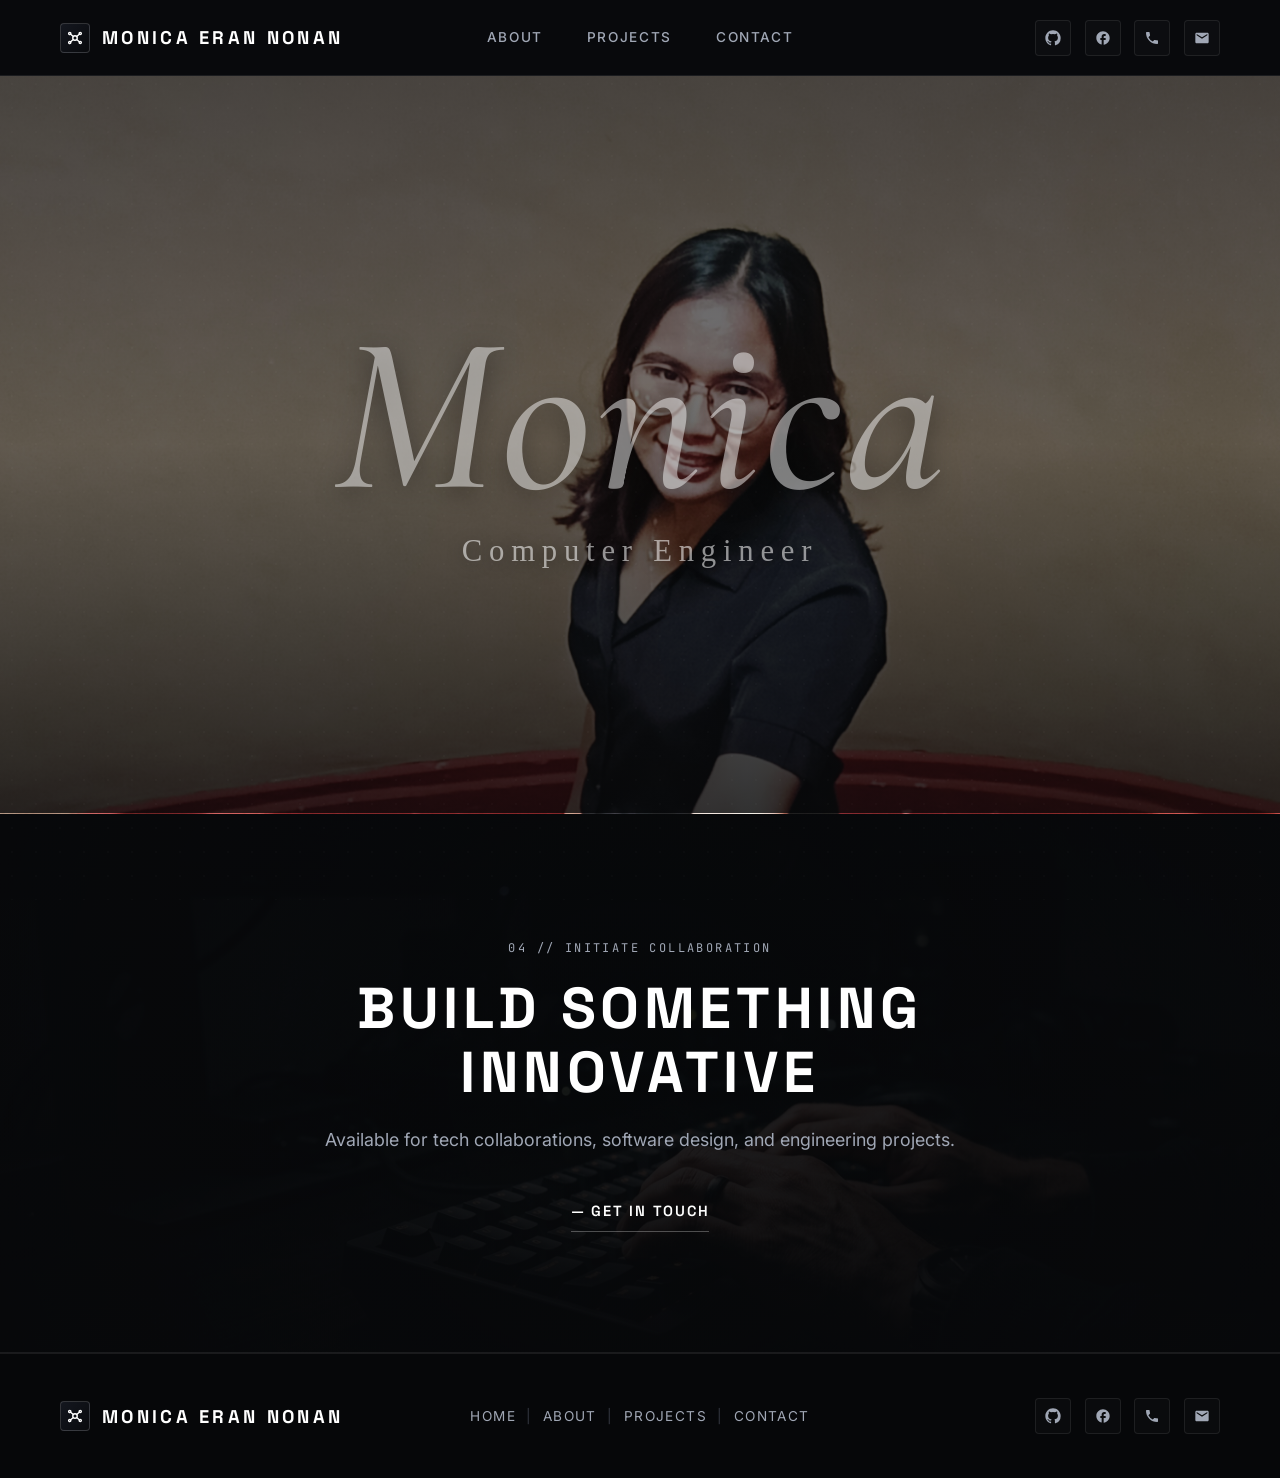
==== index.html @ d12c9176 "Initial portfolio Commit" ====
<!DOCTYPE html>
<html lang="en">
<head>
  <meta charset="UTF-8" />
  <meta name="viewport" content="width=device-width, initial-scale=1.0" />
  <title>MONICA ERAN NONAN | Computer Engineering Portfolio</title>
  <meta name="description" content="Engineering portfolio of Monica Eran Nonan, a 4th-year Computer Engineering student at ICCT Colleges focused on software design, control systems, and scalable tech solutions." />
  <!-- Google Fonts: Cormorant Garamond, Playfair Display, Space Grotesk, Inter, JetBrains Mono -->
  <link rel="preconnect" href="https://fonts.googleapis.com" />
  <link rel="preconnect" href="https://fonts.gstatic.com" crossorigin />
  <link href="https://fonts.googleapis.com/css2?family=Cormorant+Garamond:ital,wght@0,500;0,600;1,500;1,600&family=Inter:wght@400;500;600&family=JetBrains+Mono:wght@400;500&family=Playfair+Display:ital,wght@0,500;0,600;1,500;1,600&family=Space+Grotesk:wght@600;700&display=swap" rel="stylesheet" />
  <link rel="stylesheet" href="styles.css" />
</head>
<body id="home" data-active-page="home">
  <!-- Subtle Ambient Technical Grid Overlay -->
  <div class="ambient-grain" aria-hidden="true"></div>

  <!-- ========================================================================
       1. REUSABLE GLOBAL HEADER / NAVBAR (Loaded from components/header.html)
       ======================================================================== -->
  <div id="header-placeholder" data-component="components/header.html"></div>

  <main>
    <!-- ======================================================================
         2. MAIN LANDING PAGE / HERO SECTION
         Full-width moody banner featuring IMG20241122131939.jpg with dark overlay
         and centered 'Monica' / 'Computer Engineer' text overlay.
         ====================================================================== -->
    <section class="hero-section" aria-label="Monica Eran Nonan Hero Banner">
      <div class="hero-text-overlay">
        <h1 class="hero-script-title">Monica</h1>
        <p class="hero-serif-subtitle">Computer Engineer</p>
      </div>
    </section>

    <!-- ======================================================================
         3. CALL TO ACTION (CTA) / CONTACT SECTION
         Full-width moody image of hands typing on a backlit keyboard.
         Centered text overlay: 'BUILD SOMETHING INNOVATIVE', sub-heading,
         and '— Get in Touch'.
         ====================================================================== -->
    <section class="cta-section" id="contact" aria-labelledby="ctaHeading">
      <div class="container">
        <div class="cta-content-center">
          <span class="section-eyebrow">04 // INITIATE COLLABORATION</span>
          <h2 class="cta-heading" id="ctaHeading">BUILD SOMETHING INNOVATIVE</h2>
          <p class="cta-subheading">
            Available for tech collaborations, software design, and engineering projects.
          </p>
          <a href="mailto:monicaerannonan@gmail.com" class="dash-cta-link js-open-contact">— Get in Touch</a>
        </div>
      </div>
    </section>
  </main>

  <!-- ========================================================================
       4. REUSABLE GLOBAL FOOTER & MODAL (Loaded from components/footer.html)
       ======================================================================== -->
  <div id="footer-placeholder" data-component="components/footer.html"></div>

  <script src="script.js"></script>
</body>
</html>
---- styles.css ----
/* ==========================================================================
   MONICA — COMPUTER ENGINEERING PORTFOLIO
   Moody Cinematic Dark Theme | High-Contrast Architectural Precision
   ========================================================================== */

:root {
  /* Core Dark & Obsidian Surfaces */
  --bg-obsidian: #07080a;
  --bg-void: #0b0c0f;
  --bg-carbon: #101217;
  --bg-slate: #161920;
  --bg-flank: #1a1d24;
  --bg-card: #12141a;
  --bg-card-hover: #181b23;

  /* Typography Colors */
  --text-pure: #ffffff;
  --text-primary: #f3f5f8;
  --text-secondary: #a0a7b5;
  --text-muted: #687080;

  /* Accent & Hairline Borders */
  --accent-ice: #dce6f7;
  --accent-cyan: #7dd3fc;
  --border-subtle: rgba(255, 255, 255, 0.08);
  --border-medium: rgba(255, 255, 255, 0.16);
  --border-strong: rgba(255, 255, 255, 0.32);

  /* Typography Families */
  --font-display: 'Space Grotesk', -apple-system, BlinkMacSystemFont, 'Segoe UI', Roboto, sans-serif;
  --font-sans: 'Inter', -apple-system, BlinkMacSystemFont, 'Segoe UI', Roboto, sans-serif;
  --font-mono: 'JetBrains Mono', 'Fira Code', Consolas, monospace;

  /* Layout & Spacing */
  --container-max: 1240px;
  --header-height: 76px;
  --transition-smooth: cubic-bezier(0.22, 1, 0.36, 1);
}

/* Reset & Base */
*,
*::before,
*::after {
  box-sizing: border-box;
  margin: 0;
  padding: 0;
}

html {
  scroll-behavior: smooth;
  scroll-padding-top: var(--header-height);
  background-color: var(--bg-obsidian);
  color: var(--text-primary);
  font-family: var(--font-sans);
  font-size: 16px;
  line-height: 1.6;
  -webkit-font-smoothing: antialiased;
  -moz-osx-font-smoothing: grayscale;
}

body {
  background-color: var(--bg-obsidian);
  color: var(--text-primary);
  padding-top: var(--header-height);
  overflow-x: hidden;
  selection-background-color: var(--text-pure);
  selection-color: var(--bg-obsidian);
}

::selection {
  background: rgba(255, 255, 255, 0.9);
  color: #07080a;
}

a {
  color: inherit;
  text-decoration: none;
  transition: color 0.25s ease, opacity 0.25s ease, transform 0.25s ease;
}

img,
svg,
video,
canvas {
  display: block;
  max-width: 100%;
}

button {
  font: inherit;
  color: inherit;
  background: none;
  border: none;
  cursor: pointer;
}

.container {
  width: 100%;
  max-width: var(--container-max);
  margin: 0 auto;
  padding: 0 2.5rem;
}

/* Subtle Film Grain & Engineering Grid Overlay */
.ambient-grain {
  position: fixed;
  inset: 0;
  pointer-events: none;
  z-index: 999;
  opacity: 0.025;
  background-image: radial-gradient(rgba(255, 255, 255, 0.85) 1px, transparent 0);
  background-size: 24px 24px;
}

/* ==========================================================================
   1. HEADER (FIXED / FLOATING ON SCROLL)
   ========================================================================== */

.site-header {
  position: fixed;
  top: 0;
  left: 0;
  right: 0;
  width: 100%;
  height: var(--header-height);
  margin: 0 auto;
  background-color: #08090c;
  border-bottom: 1px solid var(--border-subtle);
  z-index: 1000;
  transition:
    top 0.35s var(--transition-smooth),
    width 0.35s var(--transition-smooth),
    height 0.35s var(--transition-smooth),
    background-color 0.3s ease,
    border-color 0.3s ease,
    border-radius 0.35s ease,
    box-shadow 0.35s ease;
}

.site-header.is-scrolled {
  top: 12px;
  width: calc(100% - 2.5rem);
  max-width: 1280px;
  height: 66px;
  background-color: rgba(8, 9, 12, 0.88);
  backdrop-filter: blur(14px);
  -webkit-backdrop-filter: blur(14px);
  border: 1px solid var(--border-medium);
  border-radius: 4px;
  box-shadow:
    0 20px 48px rgba(0, 0, 0, 0.85),
    0 0 0 1px rgba(255, 255, 255, 0.05);
}

.header-inner {
  height: 100%;
  display: grid;
  grid-template-columns: 1fr auto 1fr;
  align-items: center;
  gap: 1.5rem;
}

/* Brand Logo (Left) */
.brand-logo {
  display: inline-flex;
  align-items: center;
  gap: 0.75rem;
  justify-self: start;
  font-family: var(--font-display);
  font-size: 1.15rem;
  font-weight: 700;
  letter-spacing: 0.18em;
  color: var(--text-pure);
  text-transform: uppercase;
}

.brand-logo:hover .logo-node-icon {
  transform: rotate(90deg);
  border-color: var(--text-pure);
}

.logo-node-icon {
  width: 30px;
  height: 30px;
  display: inline-flex;
  align-items: center;
  justify-content: center;
  border: 1px solid var(--border-medium);
  background: linear-gradient(135deg, #14171f 0%, #090a0d 100%);
  border-radius: 4px;
  transition: transform 0.45s var(--transition-smooth), border-color 0.3s ease;
}

.logo-node-icon svg {
  width: 18px;
  height: 18px;
  stroke: var(--text-pure);
}

/* Center Navigation Links */
.header-nav {
  display: flex;
  align-items: center;
  gap: 2.75rem;
  justify-self: center;
}

.nav-link {
  position: relative;
  font-family: var(--font-sans);
  font-size: 0.85rem;
  font-weight: 500;
  letter-spacing: 0.12em;
  text-transform: uppercase;
  color: var(--text-secondary);
  padding: 0.35rem 0;
  transition: color 0.25s ease;
}

.nav-link::after {
  content: '';
  position: absolute;
  left: 0;
  bottom: -2px;
  width: 100%;
  height: 1px;
  background-color: var(--text-pure);
  transform: scaleX(0);
  transform-origin: right;
  transition: transform 0.3s var(--transition-smooth);
}

.nav-link:hover,
.nav-link.is-active {
  color: var(--text-pure);
}

.nav-link:hover::after,
.nav-link.is-active::after {
  transform: scaleX(1);
  transform-origin: left;
}

/* Right Social Icons */
.social-links {
  display: flex;
  align-items: center;
  gap: 0.85rem;
  justify-self: end;
}

.social-icon-link {
  width: 36px;
  height: 36px;
  display: inline-flex;
  align-items: center;
  justify-content: center;
  border: 1px solid var(--border-subtle);
  border-radius: 4px;
  background-color: rgba(255, 255, 255, 0.02);
  color: var(--text-secondary);
  transition: color 0.25s ease, border-color 0.25s ease, background-color 0.25s ease, transform 0.25s ease;
}

.social-icon-link:hover {
  color: var(--text-pure);
  border-color: var(--border-strong);
  background-color: rgba(255, 255, 255, 0.06);
  transform: translateY(-2px);
}

.social-icon-link svg {
  width: 16px;
  height: 16px;
  fill: currentColor;
}

/* ==========================================================================
   2. HERO SECTION
   Full-width background (IMG20241122131939.jpg) with dark semi-transparent
   overlay and large elegant 'Monica' + 'Computer Engineer' text overlay
   ========================================================================== */

.hero-section {
  position: relative;
  min-height: 82vh;
  display: flex;
  align-items: center;
  justify-content: center;
  text-align: center;
  background-color: var(--bg-void);
  background-image:
    linear-gradient(180deg, rgba(7, 8, 10, 0.68) 0%, rgba(7, 8, 10, 0.52) 50%, rgba(7, 8, 10, 0.82) 100%),
    url('assets/IMG20241122131939.jpg');
  background-size: cover;
  background-position: center 30%;
  background-repeat: no-repeat;
  padding: 5rem 1.5rem;
  border-bottom: 1px solid var(--border-subtle);
  overflow: hidden;
}

.hero-text-overlay {
  position: relative;
  z-index: 2;
  width: 100%;
  display: flex;
  flex-direction: column;
  align-items: center;
  justify-content: center;
  text-align: center;
  pointer-events: none;
}

.hero-script-title {
  font-family: 'Cormorant Garamond', 'Playfair Display', 'Didot', 'Bodoni MT', Georgia, serif;
  font-style: italic;
  font-size: clamp(7.5rem, 17.5vw, 15rem);
  font-weight: 500;
  letter-spacing: 0.02em;
  line-height: 0.92;
  color: rgba(255, 255, 255, 0.48);
  margin: 0 0 0.45rem 0;
  text-shadow: 0 6px 28px rgba(0, 0, 0, 0.38);
}

.hero-serif-subtitle {
  font-family: 'Times New Roman', Times, Georgia, serif;
  font-size: clamp(1.35rem, 2.4vw, 2.15rem);
  font-weight: 400;
  letter-spacing: 0.22em;
  color: rgba(255, 255, 255, 0.55);
  margin: 0;
  text-shadow: 0 3px 16px rgba(0, 0, 0, 0.4);
}

/* ==========================================================================
   AUTOCAD TECHNICAL DASHBOARD SECTION (projects.html)
   Retains the exact spiral staircase background (IMG20241122131939.jpg) with
   heavy dark semi-transparent overlay (85%-90% black opacity) and centered UI
   ========================================================================== */

.cad-showcase-section {
  position: relative;
  background-color: var(--bg-void);
  background-image:
    linear-gradient(180deg, rgba(7, 8, 10, 0.89) 0%, rgba(7, 8, 10, 0.85) 50%, rgba(7, 8, 10, 0.90) 100%),
    url('assets/IMG20241122131939.jpg');
  background-size: cover;
  background-position: center 30%;
  background-repeat: no-repeat;
  padding: 4.5rem 0 5.25rem;
  border-bottom: 1px solid var(--border-subtle);
  overflow: hidden;
}

/* Centered Single-Panel Layout for Main AutoCAD Dashboard */
.hero-horizontal-layout {
  display: block;
  max-width: 1040px;
  margin: 0 auto;
  min-height: 440px;
}

/* Center Dynamic Video / Sleek Software Interface Frame */
.hero-center-showcase {
  position: relative;
  width: 100%;
  background-color: rgba(11, 13, 18, 0.72);
  backdrop-filter: blur(4px);
  -webkit-backdrop-filter: blur(4px);
  border: 1px solid var(--border-subtle);
  border-radius: 2px;
  box-shadow: 0 28px 64px rgba(0, 0, 0, 0.75);
  display: flex;
  flex-direction: column;
  overflow: hidden;
}

/* Sleek Software Window Top Bar */
.showcase-window-bar {
  height: 40px;
  background-color: rgba(15, 18, 24, 0.75);
  border-bottom: 1px solid var(--border-subtle);
  padding: 0 1.25rem;
  display: flex;
  align-items: center;
  justify-content: space-between;
  gap: 1rem;
}

.window-dots {
  display: flex;
  align-items: center;
  gap: 6px;
}

.window-dots span {
  width: 9px;
  height: 9px;
  border-radius: 50%;
  background-color: rgba(255, 255, 255, 0.18);
  border: 1px solid rgba(255, 255, 255, 0.28);
}

.window-dots span:first-child {
  background-color: #f3f5f8;
}

.window-title-tabs {
  display: flex;
  align-items: center;
  gap: 0.75rem;
}

.scene-tab {
  font-family: var(--font-mono);
  font-size: 0.7rem;
  letter-spacing: 0.08em;
  text-transform: uppercase;
  color: var(--text-muted);
  padding: 0.28rem 0.5rem;
  background: transparent;
  border: none;
  transition: color 0.2s ease;
}

.scene-tab:hover {
  color: var(--text-secondary);
}

.scene-tab.is-active {
  color: var(--text-pure);
  font-weight: 600;
}

.window-status-badge {
  display: inline-flex;
  align-items: center;
  gap: 0.45rem;
  font-family: var(--font-mono);
  font-size: 0.68rem;
  letter-spacing: 0.1em;
  color: var(--text-secondary);
}

.live-dot {
  width: 7px;
  height: 7px;
  border-radius: 50%;
  background-color: #ffffff;
  box-shadow: 0 0 8px rgba(255, 255, 255, 0.9);
  animation: pulseDot 2s infinite ease-in-out;
}

@keyframes pulseDot {
  0%, 100% { opacity: 1; transform: scale(1); }
  50% { opacity: 0.35; transform: scale(0.85); }
}

/* Main Dynamic Video / Canvas Stage */
.showcase-viewport {
  position: relative;
  flex: 1;
  min-height: 380px;
  background-color: rgba(9, 11, 14, 0.28);
  display: flex;
  align-items: stretch;
  overflow: hidden;
}

.hero-embedded-video {
  position: absolute;
  inset: 0;
  width: 100%;
  height: 100%;
  object-fit: cover;
  opacity: 0;
  pointer-events: none;
}

.hero-simulation-canvas {
  position: relative;
  z-index: 1;
  width: 100%;
  height: 100%;
  min-height: 380px;
  display: block;
}

/* Overlay HUD inside Center Showcase — Seamless text without solid rectangular boxes */
.showcase-hud-overlay {
  position: absolute;
  inset: 0;
  z-index: 2;
  pointer-events: none;
  padding: 1.5rem 2rem;
  display: flex;
  flex-direction: column;
  justify-content: space-between;
}

.hud-top-row {
  display: flex;
  justify-content: space-between;
  align-items: flex-start;
  gap: 1rem;
}

.hud-identity-block {
  background: transparent;
  border: none;
  padding: 0;
  max-width: 460px;
}

.hud-kicker {
  font-family: var(--font-mono);
  font-size: 0.68rem;
  letter-spacing: 0.16em;
  text-transform: uppercase;
  color: var(--text-secondary);
  margin-bottom: 0.3rem;
}

.hud-headline {
  font-family: var(--font-display);
  font-size: 1.15rem;
  font-weight: 700;
  letter-spacing: 0.08em;
  text-transform: uppercase;
  color: var(--text-pure);
}

.hud-telemetry-pills {
  display: flex;
  flex-direction: column;
  align-items: flex-end;
  gap: 0.3rem;
}

.telemetry-pill {
  font-family: var(--font-mono);
  font-size: 0.7rem;
  letter-spacing: 0.1em;
  padding: 0;
  background: transparent;
  border: none;
  color: var(--text-secondary);
}

.telemetry-pill strong {
  color: var(--text-pure);
  font-weight: 600;
}

.hud-bottom-controls {
  pointer-events: auto;
  display: flex;
  align-items: center;
  justify-content: space-between;
  gap: 1.25rem;
  background: transparent;
  border: none;
  padding: 0.25rem 0 0;
}

.video-control-btn {
  display: inline-flex;
  align-items: center;
  gap: 0.5rem;
  font-family: var(--font-mono);
  font-size: 0.7rem;
  letter-spacing: 0.12em;
  text-transform: uppercase;
  color: var(--text-pure);
  padding: 0.15rem 0;
  border: none;
  background: transparent;
  transition: opacity 0.2s ease;
}

.video-control-btn:hover {
  opacity: 0.75;
}

.video-timeline-bar {
  flex: 1;
  height: 2px;
  background: rgba(255, 255, 255, 0.16);
  position: relative;
  overflow: hidden;
}

.video-timeline-progress {
  position: absolute;
  left: 0;
  top: 0;
  bottom: 0;
  width: 35%;
  background: var(--text-pure);
  transition: width 0.2s linear;
}

.hud-scene-caption {
  font-family: var(--font-mono);
  font-size: 0.68rem;
  letter-spacing: 0.08em;
  color: var(--text-secondary);
}

/* ==========================================================================
   SHARED DASH-LINK CALL TO ACTION STYLE ("— About Me", "— View All Projects", etc.)
   ========================================================================== */

.dash-cta-link {
  display: inline-flex;
  align-items: center;
  gap: 0.4rem;
  font-family: var(--font-display);
  font-size: 0.92rem;
  font-weight: 600;
  letter-spacing: 0.12em;
  text-transform: uppercase;
  color: var(--text-pure);
  padding: 0.5rem 0;
  border-bottom: 1px solid rgba(255, 255, 255, 0.28);
  transition: letter-spacing 0.3s var(--transition-smooth), border-color 0.3s ease, color 0.3s ease;
}

.dash-cta-link:hover {
  letter-spacing: 0.18em;
  border-bottom-color: var(--text-pure);
}

/* ==========================================================================
   3. ABOUT SECTION
   Full-width, auto-playing, looping video of a black-and-white breadboard
   circuit featuring integrated circuits and a 7-segment digital display
   counting numbers, with a dark semi-transparent overlay.
   ========================================================================== */

.about-section {
  position: relative;
  min-height: 600px;
  display: flex;
  align-items: center;
  padding: 7.5rem 0;
  background-color: #08090c;
  border-bottom: 1px solid var(--border-subtle);
  overflow: hidden;
}

.about-video-bg {
  position: absolute;
  inset: 0;
  width: 100%;
  height: 100%;
  z-index: 0;
  overflow: hidden;
  pointer-events: none;
  background-color: #08090c;
  background-image: url('assets/breadboard-bw.png');
  background-size: cover;
  background-position: center;
}

.about-bg-video {
  position: absolute;
  inset: 0;
  width: 100%;
  height: 100%;
  object-fit: cover;
  z-index: 1;
  filter: grayscale(100%) contrast(1.1);
}

.about-bg-canvas {
  position: absolute;
  inset: 0;
  width: 100%;
  height: 100%;
  z-index: 1;
  display: block;
}

/* Dark Semi-Transparent Overlay (Dark Tint) over the video for high text legibility */
.about-dark-overlay {
  position: absolute;
  inset: 0;
  z-index: 2;
  background:
    linear-gradient(
      90deg,
      rgba(7, 8, 10, 0.90) 0%,
      rgba(7, 8, 10, 0.78) 46%,
      rgba(7, 8, 10, 0.42) 78%,
      rgba(7, 8, 10, 0.62) 100%
    ),
    linear-gradient(
      180deg,
      rgba(7, 8, 10, 0.72) 0%,
      rgba(7, 8, 10, 0.28) 50%,
      rgba(7, 8, 10, 0.80) 100%
    );
}

.about-split-layout {
  position: relative;
  z-index: 3;
  display: grid;
  grid-template-columns: minmax(280px, 380px) 1fr;
  gap: 4.25rem;
  align-items: center;
}

.about-profile-column {
  display: flex;
  justify-content: center;
}

.about-profile-frame {
  position: relative;
  width: 100%;
  max-width: 360px;
  padding: 0.65rem;
  background: rgba(12, 14, 19, 0.78);
  border: 1px solid rgba(255, 255, 255, 0.28);
  border-radius: 2px;
  box-shadow:
    0 26px 58px rgba(0, 0, 0, 0.85),
    0 0 0 1px rgba(255, 255, 255, 0.06);
  backdrop-filter: blur(6px);
  -webkit-backdrop-filter: blur(6px);
  transition: transform 0.4s var(--transition-smooth), border-color 0.35s ease, box-shadow 0.4s ease;
}

/* Subtle offset technical frame accent behind the floating image */
.about-profile-frame::before {
  content: '';
  position: absolute;
  top: 12px;
  left: -12px;
  right: 12px;
  bottom: -12px;
  border: 1px solid rgba(255, 255, 255, 0.14);
  z-index: -1;
  pointer-events: none;
  transition: transform 0.4s var(--transition-smooth), border-color 0.35s ease;
}

.about-profile-frame:hover {
  transform: translateY(-6px);
  border-color: rgba(255, 255, 255, 0.55);
  box-shadow:
    0 32px 68px rgba(0, 0, 0, 0.92),
    0 0 24px rgba(255, 255, 255, 0.06);
}

.about-profile-frame:hover::before {
  transform: translate(-3px, 3px);
  border-color: rgba(255, 255, 255, 0.28);
}

.about-profile-img {
  width: 100%;
  aspect-ratio: 1 / 1;
  object-fit: cover;
  object-position: center;
  display: block;
  border: 1px solid rgba(255, 255, 255, 0.12);
}

.about-content-left {
  position: relative;
  z-index: 3;
  max-width: 650px;
  text-align: left;
}

@media (max-width: 900px) {
  .about-split-layout {
    grid-template-columns: 1fr;
    gap: 2.75rem;
  }

  .about-profile-frame {
    max-width: 310px;
  }
}

.section-eyebrow {
  display: inline-block;
  font-family: var(--font-mono);
  font-size: 0.75rem;
  letter-spacing: 0.2em;
  text-transform: uppercase;
  color: var(--text-secondary);
  margin-bottom: 1.1rem;
}

.about-heading {
  font-family: var(--font-display);
  font-size: clamp(2.2rem, 4.2vw, 3.35rem);
  font-weight: 700;
  line-height: 1.1;
  letter-spacing: 0.06em;
  text-transform: uppercase;
  color: var(--text-pure);
  margin-bottom: 1.5rem;
}

.about-paragraph {
  font-size: 1.08rem;
  line-height: 1.78;
  color: rgba(255, 255, 255, 0.92);
  margin-bottom: 2.35rem;
  max-width: 60ch;
}

/* ==========================================================================
   4. PORTFOLIO / PROJECTS SECTION
   Retains the spiral staircase background (IMG20241122131939.jpg) with
   dark semi-transparent overlay behind the 3-column project grid.
   ========================================================================== */

.projects-section {
  position: relative;
  background-color: var(--bg-obsidian);
  background-image:
    linear-gradient(180deg, rgba(7, 8, 10, 0.86) 0%, rgba(7, 8, 10, 0.78) 50%, rgba(7, 8, 10, 0.90) 100%),
    url('assets/IMG20241122131939.jpg');
  background-size: cover;
  background-position: center 30%;
  background-repeat: no-repeat;
  padding: 6.5rem 0;
  border-bottom: 1px solid var(--border-subtle);
}

.projects-section .section-eyebrow {
  margin-bottom: 2.25rem;
}

.projects-grid {
  display: grid;
  grid-template-columns: repeat(3, 1fr);
  gap: 2.5rem 2.25rem;
}

.project-card {
  display: flex;
  flex-direction: column;
  background-color: transparent;
  cursor: pointer;
  transition: transform 0.35s var(--transition-smooth);
}

.project-card:hover {
  transform: translateY(-6px);
}

.project-thumbnail {
  position: relative;
  aspect-ratio: 16 / 10;
  background: linear-gradient(145deg, rgba(21, 24, 33, 0.82) 0%, rgba(13, 15, 20, 0.88) 100%);
  backdrop-filter: blur(4px);
  -webkit-backdrop-filter: blur(4px);
  border: 1px solid var(--border-subtle);
  border-radius: 2px;
  margin-bottom: 1.35rem;
  overflow: hidden;
  display: flex;
  align-items: center;
  justify-content: center;
  transition: border-color 0.35s ease, box-shadow 0.35s ease;
}

.project-card:hover .project-thumbnail {
  border-color: var(--border-strong);
  box-shadow: 0 20px 44px rgba(0, 0, 0, 0.7);
}

.project-diagram-svg {
  position: relative;
  z-index: 1;
  width: 100%;
  height: 100%;
  padding: 1.15rem;
  transition: transform 0.5s var(--transition-smooth);
}

.project-diagram-svg--overlay {
  position: absolute;
  inset: 0;
  z-index: 2;
}

.project-card:hover .project-diagram-svg {
  transform: scale(1.03);
}

.project-photo-img {
  width: 100%;
  height: 100%;
  object-fit: cover;
  object-position: center;
  filter: grayscale(100%) contrast(1.12) brightness(0.92);
  transition: transform 0.5s var(--transition-smooth), filter 0.35s ease;
}

.project-card:hover .project-photo-img {
  transform: scale(1.04);
  filter: grayscale(100%) contrast(1.18) brightness(1);
}

.project-photo-img--dimmed {
  opacity: 0.35;
  filter: grayscale(100%) contrast(1.2);
}

.project-card:hover .project-photo-img--dimmed {
  opacity: 0.48;
  filter: grayscale(100%) contrast(1.25);
}

.project-tag-corner {
  position: absolute;
  top: 0.75rem;
  right: 0.75rem;
  z-index: 3;
  font-family: var(--font-mono);
  font-size: 0.65rem;
  letter-spacing: 0.14em;
  text-transform: uppercase;
  padding: 0.22rem 0.58rem;
  background: rgba(8, 9, 12, 0.86);
  border: 1px solid var(--border-subtle);
  color: var(--text-secondary);
  backdrop-filter: blur(4px);
}

.project-title {
  font-family: var(--font-display);
  font-size: 1.2rem;
  font-weight: 700;
  letter-spacing: 0.08em;
  text-transform: uppercase;
  color: var(--text-pure);
  margin-bottom: 0.35rem;
}

.project-subcategory {
  font-family: var(--font-sans);
  font-size: 0.92rem;
  color: var(--text-secondary);
  line-height: 1.5;
}

.projects-footer {
  margin-top: 3.75rem;
  text-align: center;
}

/* ==========================================================================
   5. EXPERIENCE & LEADERSHIP SECTION
   ========================================================================== */

.expertise-section {
  position: relative;
  min-height: 580px;
  display: flex;
  align-items: center;
  padding: 7rem 0;
  background-color: #0b0d12;
  background-image:
    linear-gradient(90deg, rgba(7, 8, 10, 0.95) 0%, rgba(7, 8, 10, 0.85) 55%, rgba(7, 8, 10, 0.5) 100%),
    linear-gradient(180deg, rgba(7, 8, 10, 0.85) 0%, rgba(7, 8, 10, 0.35) 50%, rgba(7, 8, 10, 0.9) 100%),
    url('assets/expertise-bg.png');
  background-size: cover;
  background-position: center;
  border-bottom: 1px solid var(--border-subtle);
  overflow: hidden;
}

/* Subtle Microcontroller / Blueprint Draft Schematic Overlay */
.expertise-section::before {
  content: '';
  position: absolute;
  inset: 0;
  background-image:
    linear-gradient(to right, rgba(255, 255, 255, 0.03) 1px, transparent 1px),
    linear-gradient(to bottom, rgba(255, 255, 255, 0.03) 1px, transparent 1px);
  background-size: 40px 40px;
  pointer-events: none;
}

.expertise-content-left {
  position: relative;
  z-index: 2;
  max-width: 780px;
  text-align: left;
}

.expertise-list {
  position: relative;
  list-style: none;
  display: flex;
  flex-direction: column;
  gap: 2.1rem;
  border-left: 1px solid rgba(255, 255, 255, 0.18);
}

.expertise-item {
  position: relative;
  margin-left: -1px;
  padding-left: 1.25rem;
  border-left: 2px solid var(--border-medium);
  transition: border-color 0.3s ease, transform 0.3s var(--transition-smooth);
}

.expertise-item:hover {
  border-left-color: var(--text-pure);
  transform: translateX(6px);
}

.expertise-title {
  font-family: var(--font-display);
  font-size: 1.25rem;
  font-weight: 700;
  letter-spacing: 0.05em;
  color: var(--text-pure);
  margin-bottom: 0.3rem;
}

.expertise-desc {
  font-size: 1rem;
  color: var(--text-secondary);
  line-height: 1.6;
}

/* ==========================================================================
   6. TESTIMONIALS / REFERENCES SECTION
   ========================================================================== */

.testimonials-section {
  position: relative;
  background-color: var(--bg-obsidian);
  padding: 6.75rem 0;
  border-bottom: 1px solid var(--border-subtle);
}

.testimonials-heading {
  font-family: var(--font-display);
  font-size: clamp(1.75rem, 3vw, 2.35rem);
  font-weight: 700;
  letter-spacing: 0.1em;
  text-transform: uppercase;
  color: var(--text-pure);
  text-align: center;
  margin-bottom: 4rem;
}

.testimonials-grid {
  display: grid;
  grid-template-columns: repeat(3, 1fr);
  gap: 2.25rem;
}

.testimonial-card {
  background: linear-gradient(180deg, #12141b 0%, #0c0e13 100%);
  border: 1px solid var(--border-subtle);
  border-radius: 2px;
  padding: 2.5rem 2rem;
  display: flex;
  flex-direction: column;
  align-items: center;
  text-align: center;
  transition: border-color 0.3s ease, transform 0.3s var(--transition-smooth);
}

.testimonial-card:hover {
  border-color: var(--border-medium);
  transform: translateY(-4px);
}

.testimonial-avatar {
  width: 68px;
  height: 68px;
  border-radius: 50%;
  border: 1px solid var(--border-medium);
  background-color: #191c24;
  margin-bottom: 1.5rem;
  overflow: hidden;
  display: flex;
  align-items: center;
  justify-content: center;
  box-shadow: 0 8px 24px rgba(0, 0, 0, 0.5);
}

.testimonial-avatar svg {
  width: 100%;
  height: 100%;
}

.testimonial-quote {
  font-size: 0.98rem;
  line-height: 1.75;
  color: var(--text-secondary);
  font-style: italic;
  margin-bottom: 1.75rem;
  flex: 1;
}

.testimonial-author {
  font-family: var(--font-display);
  font-size: 0.85rem;
  font-weight: 600;
  letter-spacing: 0.06em;
  color: var(--text-pure);
}

/* ==========================================================================
   7. CALL TO ACTION (CTA) SECTION
   ========================================================================== */

.cta-section {
  position: relative;
  min-height: 480px;
  display: flex;
  align-items: center;
  justify-content: center;
  padding: 7.5rem 0;
  background-color: #08090c;
  background-image:
    radial-gradient(circle at 50% 50%, rgba(7, 8, 10, 0.68) 0%, rgba(7, 8, 10, 0.94) 100%),
    linear-gradient(180deg, rgba(7, 8, 10, 0.85) 0%, rgba(7, 8, 10, 0.55) 50%, rgba(7, 8, 10, 0.92) 100%),
    url('assets/cta-bg.png');
  background-size: cover;
  background-position: center;
  border-bottom: 1px solid var(--border-subtle);
  text-align: center;
  overflow: hidden;
}

.cta-content-center {
  position: relative;
  z-index: 2;
  max-width: 760px;
  margin: 0 auto;
  text-align: center;
}

.cta-heading {
  font-family: var(--font-display);
  font-size: clamp(2.25rem, 4.5vw, 3.6rem);
  font-weight: 700;
  letter-spacing: 0.08em;
  line-height: 1.12;
  text-transform: uppercase;
  color: var(--text-pure);
  margin-bottom: 1.25rem;
}

.cta-subheading {
  font-size: 1.12rem;
  color: var(--text-secondary);
  line-height: 1.65;
  margin-bottom: 2.35rem;
}

/* ==========================================================================
   8. FOOTER
   ========================================================================== */

.site-footer {
  background-color: #060709;
  padding: 2.75rem 0;
  border-top: 1px solid var(--border-subtle);
}

.footer-inner {
  display: grid;
  grid-template-columns: 1fr auto 1fr;
  align-items: center;
  gap: 1.5rem;
}

.footer-nav {
  display: flex;
  align-items: center;
  justify-content: center;
  flex-wrap: wrap;
  gap: 0.65rem;
  font-family: var(--font-sans);
  font-size: 0.85rem;
  letter-spacing: 0.1em;
  text-transform: uppercase;
  color: var(--text-secondary);
}

.footer-nav a:hover {
  color: var(--text-pure);
}

.footer-pipe {
  color: var(--text-muted);
  opacity: 0.45;
  user-select: none;
}

/* ==========================================================================
   INTERACTIVE MODALS (PROJECT INSPECTOR & ABOUT / CONTACT SHEET)
   ========================================================================== */

.modal-backdrop {
  position: fixed;
  inset: 0;
  z-index: 2000;
  background: rgba(5, 6, 8, 0.86);
  backdrop-filter: blur(10px);
  display: flex;
  align-items: center;
  justify-content: center;
  padding: 1.5rem;
  opacity: 0;
  pointer-events: none;
  transition: opacity 0.3s ease;
}

.modal-backdrop.is-open {
  opacity: 1;
  pointer-events: auto;
}

.modal-panel {
  width: 100%;
  max-width: 680px;
  background: #10131a;
  border: 1px solid var(--border-medium);
  border-radius: 2px;
  padding: 2.5rem;
  box-shadow: 0 32px 80px rgba(0, 0, 0, 0.85);
  transform: translateY(16px);
  transition: transform 0.3s var(--transition-smooth);
}

.modal-backdrop.is-open .modal-panel {
  transform: translateY(0);
}

.modal-header {
  display: flex;
  align-items: flex-start;
  justify-content: space-between;
  gap: 1rem;
  margin-bottom: 1.5rem;
  padding-bottom: 1rem;
  border-bottom: 1px solid var(--border-subtle);
}

.modal-close-btn {
  font-family: var(--font-mono);
  font-size: 0.75rem;
  letter-spacing: 0.12em;
  text-transform: uppercase;
  color: var(--text-secondary);
  padding: 0.35rem 0.7rem;
  border: 1px solid var(--border-subtle);
}

.modal-close-btn:hover {
  color: var(--text-pure);
  border-color: var(--text-pure);
}

.modal-body p {
  color: var(--text-secondary);
  margin-bottom: 1.25rem;
  line-height: 1.75;
}

.modal-spec-grid {
  display: grid;
  grid-template-columns: repeat(2, 1fr);
  gap: 1rem;
  margin: 1.5rem 0;
}

.modal-spec-box {
  background: rgba(255, 255, 255, 0.025);
  border: 1px solid var(--border-subtle);
  padding: 0.9rem 1rem;
}

.modal-spec-label {
  font-family: var(--font-mono);
  font-size: 0.68rem;
  letter-spacing: 0.14em;
  text-transform: uppercase;
  color: var(--text-muted);
  margin-bottom: 0.25rem;
}

.modal-spec-val {
  font-family: var(--font-display);
  font-size: 0.95rem;
  font-weight: 600;
  color: var(--text-pure);
}

/* Contact Form inside Modal */
.contact-form {
  display: flex;
  flex-direction: column;
  gap: 1rem;
  margin-top: 1rem;
}

.form-field {
  display: flex;
  flex-direction: column;
  gap: 0.4rem;
  text-align: left;
}

.form-field label {
  font-family: var(--font-mono);
  font-size: 0.7rem;
  letter-spacing: 0.14em;
  text-transform: uppercase;
  color: var(--text-secondary);
}

.form-field input,
.form-field textarea {
  background: #090b0f;
  border: 1px solid var(--border-medium);
  color: var(--text-pure);
  font-family: var(--font-sans);
  font-size: 0.95rem;
  padding: 0.75rem 0.9rem;
  border-radius: 2px;
  outline: none;
  transition: border-color 0.2s ease;
}

.form-field input:focus,
.form-field textarea:focus {
  border-color: var(--text-pure);
}

.submit-btn {
  align-self: flex-start;
  font-family: var(--font-display);
  font-size: 0.85rem;
  font-weight: 700;
  letter-spacing: 0.14em;
  text-transform: uppercase;
  background: var(--text-pure);
  color: var(--bg-obsidian);
  padding: 0.85rem 1.75rem;
  border-radius: 2px;
  transition: opacity 0.2s ease, transform 0.2s ease;
}

.submit-btn:hover {
  opacity: 0.9;
  transform: translateY(-1px);
}

/* ==========================================================================
   RESPONSIVE BREAKPOINTS
   ========================================================================== */

@media (max-width: 1080px) {
  .projects-grid,
  .projects-archive-drawer,
  .testimonials-grid {
    grid-template-columns: repeat(2, 1fr);
  }
}

@media (max-width: 768px) {
  .container {
    padding: 0 1.5rem;
  }

  .header-inner {
    grid-template-columns: 1fr auto;
    gap: 1rem;
  }

  .header-nav {
    gap: 1.35rem;
  }

  .social-links {
    display: none;
  }

  .projects-grid,
  .projects-archive-drawer,
  .testimonials-grid {
    grid-template-columns: 1fr;
  }

  .footer-inner {
    grid-template-columns: 1fr;
    justify-items: center;
    text-align: center;
    gap: 1.5rem;
  }

  .footer-inner .brand-logo,
  .footer-inner .social-links {
    justify-self: center;
    display: flex;
  }

  .modal-spec-grid {
    grid-template-columns: 1fr;
  }
}
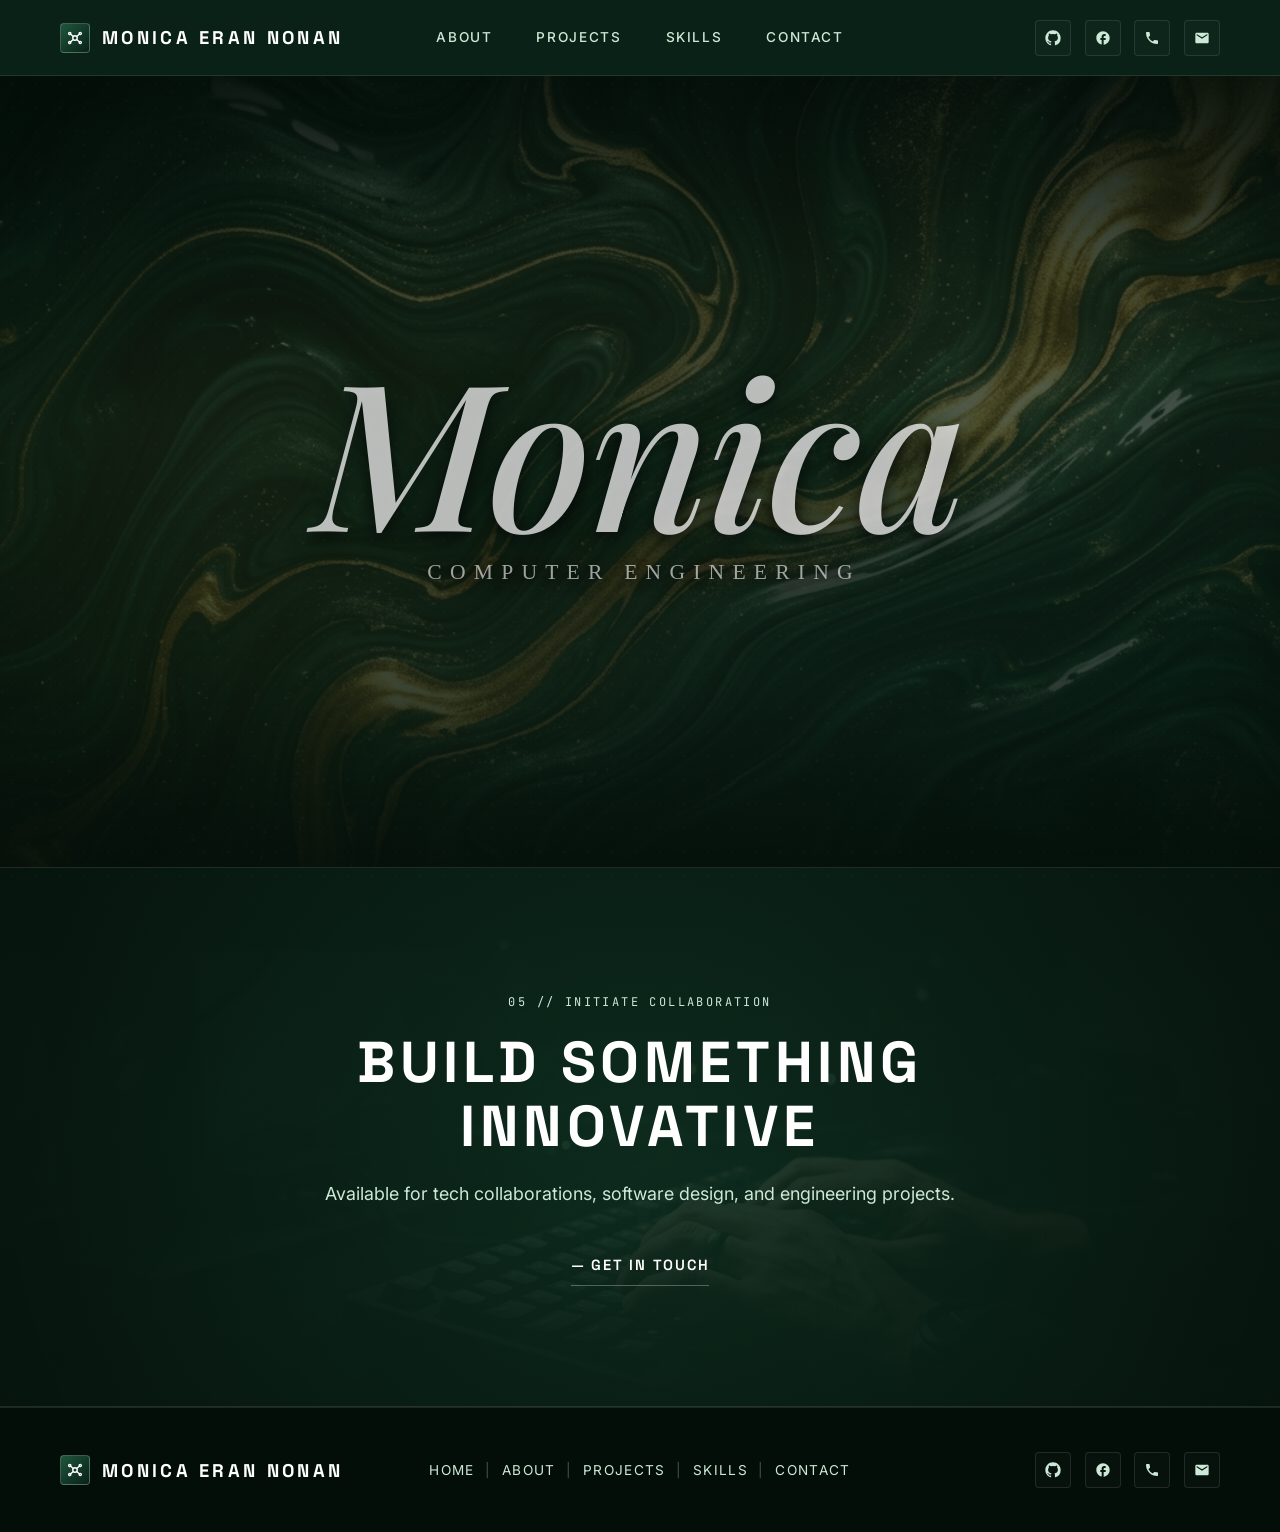
==== commit 909a6967: "Update" ====
--- a/index.html
+++ b/index.html
@@ -27,9 +27,20 @@
          and centered 'Monica' / 'Computer Engineer' text overlay.
          ====================================================================== -->
     <section class="hero-section" aria-label="Monica Eran Nonan Hero Banner">
+      <!-- Animated Living Abstract Dark Green & Gold Fluid Texture Background (Matches Projects Section) -->
+      <div class="hero-fluid-bg-wrapper" aria-hidden="true">
+        <div class="hero-fluid-bg"></div>
+        <div class="hero-fluid-gold-glow"></div>
+        <div class="hero-bg-overlay"></div>
+      </div>
+
+      <!-- Soft Dark Gradient Overlay Behind Text for Legibility -->
+      <div class="hero-text-backdrop-layer" aria-hidden="true"></div>
+
+      <!-- Center-Aligned Typography and Foreground Content -->
       <div class="hero-text-overlay">
         <h1 class="hero-script-title">Monica</h1>
-        <p class="hero-serif-subtitle">Computer Engineer</p>
+        <p class="hero-serif-subtitle">Computer Engineering</p>
       </div>
     </section>
 
@@ -42,7 +53,7 @@
     <section class="cta-section" id="contact" aria-labelledby="ctaHeading">
       <div class="container">
         <div class="cta-content-center">
-          <span class="section-eyebrow">04 // INITIATE COLLABORATION</span>
+          <span class="section-eyebrow">05 // INITIATE COLLABORATION</span>
           <h2 class="cta-heading" id="ctaHeading">BUILD SOMETHING INNOVATIVE</h2>
           <p class="cta-subheading">
             Available for tech collaborations, software design, and engineering projects.
--- a/styles.css
+++ b/styles.css
@@ -4,27 +4,42 @@
    ========================================================================== */
 
 :root {
-  /* Core Dark & Obsidian Surfaces */
-  --bg-obsidian: #07080a;
-  --bg-void: #0b0c0f;
-  --bg-carbon: #101217;
-  --bg-slate: #161920;
-  --bg-flank: #1a1d24;
-  --bg-card: #12141a;
-  --bg-card-hover: #181b23;
-
-  /* Typography Colors */
+  /* Deep Moody Green Color Palette Progression (Site-Wide):
+     Fern -> Hunter -> Forest -> Pine -> Bottle Green -> Evergreen */
+  --color-evergreen: #06140d;      /* Darkest Evergreen — Main deep backgrounds */
+  --color-bottle-green: #092116;   /* Bottle Green — Secondary deep backgrounds & footer */
+  --color-pine: #0f3021;           /* Pine Green — Section surfaces & deep panels */
+  --color-forest: #16422e;         /* Forest Green — UI elements, cards & dashboard panels */
+  --color-hunter: #1e563d;         /* Hunter Green — Elevated panels, card hover & borders */
+  --color-fern: #4f7942;           /* Fern Green — Subtle accents, status tags & telemetry */
+  
+  /* Mint / Highlight Accents */
+  --color-mint-soft: #cce9d6;      /* Soft Mint — Subtle highlights & high-contrast secondary text */
+  --color-mint-muted: #85aa92;     /* Muted Sage — Grid lines & technical metadata */
+  --color-mint-glow: rgba(126, 217, 166, 0.2);
+
+  /* Surface Mappings (Darkened to deep cinematic greens) */
+  --bg-obsidian: var(--color-evergreen);
+  --bg-void: #081a11;
+  --bg-carbon: var(--color-bottle-green);
+  --bg-slate: var(--color-pine);
+  --bg-flank: #123827;
+  --bg-card: rgba(22, 66, 46, 0.65);
+  --bg-card-hover: rgba(30, 86, 61, 0.85);
+
+  /* Typography Colors — Crisp White & Soft Mint */
   --text-pure: #ffffff;
-  --text-primary: #f3f5f8;
-  --text-secondary: #a0a7b5;
-  --text-muted: #687080;
-
-  /* Accent & Hairline Borders */
-  --accent-ice: #dce6f7;
-  --accent-cyan: #7dd3fc;
-  --border-subtle: rgba(255, 255, 255, 0.08);
-  --border-medium: rgba(255, 255, 255, 0.16);
-  --border-strong: rgba(255, 255, 255, 0.32);
+  --text-primary: #f4fbf6;
+  --text-secondary: var(--color-mint-soft);
+  --text-muted: var(--color-mint-muted);
+
+  /* Thin Grid Lines & Blueprint Accents */
+  --accent-ice: #d3ebd9;
+  --accent-cyan: #7ed9a6;
+  --border-subtle: rgba(255, 255, 255, 0.1);
+  --border-medium: rgba(255, 255, 255, 0.22);
+  --border-strong: rgba(255, 255, 255, 0.42);
+  --border-green: rgba(126, 217, 166, 0.35);
 
   /* Typography Families */
   --font-display: 'Space Grotesk', -apple-system, BlinkMacSystemFont, 'Segoe UI', Roboto, sans-serif;
@@ -68,8 +83,8 @@
 }
 
 ::selection {
-  background: rgba(255, 255, 255, 0.9);
-  color: #07080a;
+  background: var(--color-hunter);
+  color: #ffffff;
 }
 
 a {
@@ -124,7 +139,7 @@
   width: 100%;
   height: var(--header-height);
   margin: 0 auto;
-  background-color: #08090c;
+  background-color: var(--color-bottle-green);
   border-bottom: 1px solid var(--border-subtle);
   z-index: 1000;
   transition:
@@ -142,14 +157,14 @@
   width: calc(100% - 2.5rem);
   max-width: 1280px;
   height: 66px;
-  background-color: rgba(8, 9, 12, 0.88);
+  background-color: rgba(9, 33, 22, 0.92);
   backdrop-filter: blur(14px);
   -webkit-backdrop-filter: blur(14px);
   border: 1px solid var(--border-medium);
   border-radius: 4px;
   box-shadow:
-    0 20px 48px rgba(0, 0, 0, 0.85),
-    0 0 0 1px rgba(255, 255, 255, 0.05);
+    0 20px 48px rgba(4, 14, 9, 0.9),
+    0 0 0 1px rgba(255, 255, 255, 0.08);
 }
 
 .header-inner {
@@ -186,7 +201,7 @@
   align-items: center;
   justify-content: center;
   border: 1px solid var(--border-medium);
-  background: linear-gradient(135deg, #14171f 0%, #090a0d 100%);
+  background: linear-gradient(135deg, var(--color-hunter) 0%, var(--color-bottle-green) 100%);
   border-radius: 4px;
   transition: transform 0.45s var(--transition-smooth), border-color 0.3s ease;
 }
@@ -277,33 +292,105 @@
 
 /* ==========================================================================
    2. HERO SECTION
-   Full-width background (IMG20241122131939.jpg) with dark semi-transparent
-   overlay and large elegant 'Monica' + 'Computer Engineer' text overlay
+   Center-aligned high-contrast typography ('Monica' & 'Computer Engineer'),
+   dark gradient legibility overlay, and continuous 3D floating glass bubbles
+   with iridescent neon green and dark tone holographic lighting reflections.
    ========================================================================== */
 
 .hero-section {
   position: relative;
-  min-height: 82vh;
+  min-height: 88vh;
   display: flex;
   align-items: center;
   justify-content: center;
   text-align: center;
-  background-color: var(--bg-void);
+  background-color: var(--color-evergreen);
   background-image:
-    linear-gradient(180deg, rgba(7, 8, 10, 0.68) 0%, rgba(7, 8, 10, 0.52) 50%, rgba(7, 8, 10, 0.82) 100%),
-    url('assets/IMG20241122131939.jpg');
+    linear-gradient(180deg, rgba(4, 14, 9, 0.78) 0%, rgba(9, 33, 22, 0.48) 50%, rgba(6, 20, 13, 0.82) 100%),
+    url('assets/image_1efbae.jpg');
   background-size: cover;
-  background-position: center 30%;
+  background-position: center;
   background-repeat: no-repeat;
   padding: 5rem 1.5rem;
   border-bottom: 1px solid var(--border-subtle);
   overflow: hidden;
 }
 
+/* --------------------------------------------------------------------------
+   Animated Living Abstract Dark Green & Gold Fluid Texture (Matches Projects Section)
+   -------------------------------------------------------------------------- */
+.hero-fluid-bg-wrapper {
+  position: absolute;
+  inset: 0;
+  overflow: hidden;
+  pointer-events: none;
+  z-index: 0;
+}
+
+.hero-fluid-bg {
+  position: absolute;
+  top: -8%;
+  left: -8%;
+  width: 116%;
+  height: 116%;
+  background-image: url('assets/image_1efbae.jpg');
+  background-size: cover;
+  background-position: center;
+  background-repeat: no-repeat;
+  animation: fluidTextureShift 32s ease-in-out infinite alternate;
+  will-change: transform, filter;
+  transform-origin: center center;
+}
+
+.hero-fluid-gold-glow {
+  position: absolute;
+  inset: -10%;
+  width: 120%;
+  height: 120%;
+  background:
+    radial-gradient(ellipse at 32% 42%, rgba(212, 175, 55, 0.22) 0%, transparent 48%),
+    radial-gradient(ellipse at 78% 28%, rgba(230, 190, 70, 0.18) 0%, transparent 42%),
+    radial-gradient(ellipse at 62% 76%, rgba(126, 217, 166, 0.22) 0%, transparent 52%),
+    radial-gradient(ellipse at 18% 78%, rgba(184, 134, 11, 0.18) 0%, transparent 42%);
+  mix-blend-mode: screen;
+  animation: goldVeinSwirl 24s ease-in-out infinite alternate;
+  will-change: transform, opacity;
+  pointer-events: none;
+}
+
+.hero-bg-overlay {
+  position: absolute;
+  inset: 0;
+  background:
+    linear-gradient(180deg, rgba(4, 14, 9, 0.72) 0%, rgba(9, 33, 22, 0.45) 45%, rgba(6, 20, 13, 0.78) 100%),
+    radial-gradient(ellipse at center, transparent 40%, rgba(4, 14, 9, 0.68) 100%);
+  pointer-events: none;
+}
+
+
+
+/* --------------------------------------------------------------------------
+   Dark Gradient Overlay Behind Text (Softer Overlay to Let Fluid Swirls Show)
+   -------------------------------------------------------------------------- */
+.hero-text-backdrop-layer {
+  position: absolute;
+  inset: 0;
+  background:
+    radial-gradient(ellipse 65% 55% at 50% 50%, rgba(3, 14, 9, 0.62) 0%, rgba(4, 16, 11, 0.42) 45%, rgba(6, 20, 13, 0.12) 78%, transparent 100%),
+    linear-gradient(180deg, rgba(4, 14, 9, 0.5) 0%, transparent 25%, transparent 75%, rgba(4, 14, 9, 0.6) 100%);
+  pointer-events: none;
+  z-index: 2;
+}
+
+/* --------------------------------------------------------------------------
+   Center-Aligned Typography and Foreground Content
+   -------------------------------------------------------------------------- */
 .hero-text-overlay {
   position: relative;
-  z-index: 2;
+  z-index: 3;
   width: 100%;
+  max-width: 1100px;
+  margin: 0 auto;
   display: flex;
   flex-direction: column;
   align-items: center;
@@ -312,39 +399,48 @@
   pointer-events: none;
 }
 
+/* Main Heading: Monica (Large, elegant, less opaque translucent white serif font) */
 .hero-script-title {
-  font-family: 'Cormorant Garamond', 'Playfair Display', 'Didot', 'Bodoni MT', Georgia, serif;
+  font-family: 'Playfair Display', 'Cormorant Garamond', 'Times New Roman', Georgia, serif;
   font-style: italic;
-  font-size: clamp(7.5rem, 17.5vw, 15rem);
+  font-size: clamp(6.5rem, 16vw, 13.5rem);
   font-weight: 500;
-  letter-spacing: 0.02em;
+  letter-spacing: -0.01em;
   line-height: 0.92;
-  color: rgba(255, 255, 255, 0.48);
-  margin: 0 0 0.45rem 0;
-  text-shadow: 0 6px 28px rgba(0, 0, 0, 0.38);
-}
-
+  color: rgba(255, 255, 255, 0.72);
+  margin: 0 0 0.85rem 0;
+  text-shadow:
+    0 4px 18px rgba(0, 0, 0, 0.65),
+    0 12px 32px rgba(0, 0, 0, 0.45),
+    0 0 45px rgba(52, 211, 153, 0.12);
+}
+
+/* Subheading: Computer Engineering (Clean, widely-spaced serif font, less opaque) */
 .hero-serif-subtitle {
   font-family: 'Times New Roman', Times, Georgia, serif;
-  font-size: clamp(1.35rem, 2.4vw, 2.15rem);
+  font-size: clamp(0.95rem, 1.8vw, 1.35rem);
   font-weight: 400;
-  letter-spacing: 0.22em;
-  color: rgba(255, 255, 255, 0.55);
+  letter-spacing: 0.38em;
+  text-transform: uppercase;
+  color: rgba(255, 255, 255, 0.60);
   margin: 0;
-  text-shadow: 0 3px 16px rgba(0, 0, 0, 0.4);
+  padding-left: 0.38em; /* optical centering compensation */
+  text-shadow:
+    0 2px 10px rgba(0, 0, 0, 0.65),
+    0 4px 18px rgba(0, 0, 0, 0.45);
 }
 
 /* ==========================================================================
    AUTOCAD TECHNICAL DASHBOARD SECTION (projects.html)
    Retains the exact spiral staircase background (IMG20241122131939.jpg) with
-   heavy dark semi-transparent overlay (85%-90% black opacity) and centered UI
+   heavy dark semi-transparent overlay and centered UI in deep moody green
    ========================================================================== */
 
 .cad-showcase-section {
   position: relative;
-  background-color: var(--bg-void);
+  background-color: var(--color-evergreen);
   background-image:
-    linear-gradient(180deg, rgba(7, 8, 10, 0.89) 0%, rgba(7, 8, 10, 0.85) 50%, rgba(7, 8, 10, 0.90) 100%),
+    linear-gradient(180deg, rgba(6, 20, 13, 0.90) 0%, rgba(15, 48, 33, 0.86) 50%, rgba(6, 20, 13, 0.92) 100%),
     url('assets/IMG20241122131939.jpg');
   background-size: cover;
   background-position: center 30%;
@@ -366,12 +462,12 @@
 .hero-center-showcase {
   position: relative;
   width: 100%;
-  background-color: rgba(11, 13, 18, 0.72);
+  background-color: rgba(22, 66, 46, 0.72);
   backdrop-filter: blur(4px);
   -webkit-backdrop-filter: blur(4px);
   border: 1px solid var(--border-subtle);
   border-radius: 2px;
-  box-shadow: 0 28px 64px rgba(0, 0, 0, 0.75);
+  box-shadow: 0 28px 64px rgba(4, 14, 9, 0.85);
   display: flex;
   flex-direction: column;
   overflow: hidden;
@@ -380,7 +476,7 @@
 /* Sleek Software Window Top Bar */
 .showcase-window-bar {
   height: 40px;
-  background-color: rgba(15, 18, 24, 0.75);
+  background-color: rgba(15, 48, 33, 0.85);
   border-bottom: 1px solid var(--border-subtle);
   padding: 0 1.25rem;
   display: flex;
@@ -646,7 +742,7 @@
   display: flex;
   align-items: center;
   padding: 7.5rem 0;
-  background-color: #08090c;
+  background-color: var(--color-evergreen);
   border-bottom: 1px solid var(--border-subtle);
   overflow: hidden;
 }
@@ -659,7 +755,7 @@
   z-index: 0;
   overflow: hidden;
   pointer-events: none;
-  background-color: #08090c;
+  background-color: var(--color-evergreen);
   background-image: url('assets/breadboard-bw.png');
   background-size: cover;
   background-position: center;
@@ -684,7 +780,7 @@
   display: block;
 }
 
-/* Dark Semi-Transparent Overlay (Dark Tint) over the video for high text legibility */
+/* Dark Semi-Transparent Overlay (Dark Green Tint) over the video for high text legibility */
 .about-dark-overlay {
   position: absolute;
   inset: 0;
@@ -692,16 +788,16 @@
   background:
     linear-gradient(
       90deg,
-      rgba(7, 8, 10, 0.90) 0%,
-      rgba(7, 8, 10, 0.78) 46%,
-      rgba(7, 8, 10, 0.42) 78%,
-      rgba(7, 8, 10, 0.62) 100%
+      rgba(6, 20, 13, 0.94) 0%,
+      rgba(9, 33, 22, 0.84) 46%,
+      rgba(15, 48, 33, 0.50) 78%,
+      rgba(6, 20, 13, 0.70) 100%
     ),
     linear-gradient(
       180deg,
-      rgba(7, 8, 10, 0.72) 0%,
-      rgba(7, 8, 10, 0.28) 50%,
-      rgba(7, 8, 10, 0.80) 100%
+      rgba(6, 20, 13, 0.78) 0%,
+      rgba(15, 48, 33, 0.35) 50%,
+      rgba(6, 20, 13, 0.88) 100%
     );
 }
 
@@ -724,12 +820,12 @@
   width: 100%;
   max-width: 360px;
   padding: 0.65rem;
-  background: rgba(12, 14, 19, 0.78);
+  background: rgba(22, 66, 46, 0.75);
   border: 1px solid rgba(255, 255, 255, 0.28);
   border-radius: 2px;
   box-shadow:
-    0 26px 58px rgba(0, 0, 0, 0.85),
-    0 0 0 1px rgba(255, 255, 255, 0.06);
+    0 26px 58px rgba(4, 14, 9, 0.9),
+    0 0 0 1px rgba(255, 255, 255, 0.08);
   backdrop-filter: blur(6px);
   -webkit-backdrop-filter: blur(6px);
   transition: transform 0.4s var(--transition-smooth), border-color 0.35s ease, box-shadow 0.4s ease;
@@ -820,25 +916,124 @@
 
 /* ==========================================================================
    4. PORTFOLIO / PROJECTS SECTION
-   Retains the spiral staircase background (IMG20241122131939.jpg) with
-   dark semi-transparent overlay behind the 3-column project grid.
+   Abstract dark green & gold fluid texture (assets/image_1efbae.jpg)
+   Continuous, slow-moving living texture animation behind project cards.
    ========================================================================== */
 
 .projects-section {
   position: relative;
-  background-color: var(--bg-obsidian);
+  background-color: var(--color-evergreen);
   background-image:
-    linear-gradient(180deg, rgba(7, 8, 10, 0.86) 0%, rgba(7, 8, 10, 0.78) 50%, rgba(7, 8, 10, 0.90) 100%),
-    url('assets/IMG20241122131939.jpg');
+    linear-gradient(180deg, rgba(4, 14, 9, 0.86) 0%, rgba(9, 33, 22, 0.58) 45%, rgba(6, 20, 13, 0.88) 100%),
+    url('assets/image_1efbae.jpg');
   background-size: cover;
-  background-position: center 30%;
+  background-position: center;
   background-repeat: no-repeat;
   padding: 6.5rem 0;
   border-bottom: 1px solid var(--border-subtle);
+  overflow: hidden;
 }
 
 .projects-section .section-eyebrow {
   margin-bottom: 2.25rem;
+}
+
+.projects-bg-wrapper {
+  position: absolute;
+  inset: 0;
+  overflow: hidden;
+  pointer-events: none;
+  z-index: 0;
+}
+
+/* 1. Base Abstract Dark Green & Gold Fluid Texture Layer */
+.projects-fluid-bg {
+  position: absolute;
+  top: -8%;
+  left: -8%;
+  width: 116%;
+  height: 116%;
+  background-image: url('assets/image_1efbae.jpg');
+  background-size: cover;
+  background-position: center;
+  background-repeat: no-repeat;
+  animation: fluidTextureShift 32s ease-in-out infinite alternate;
+  will-change: transform, filter;
+  transform-origin: center center;
+}
+
+@keyframes fluidTextureShift {
+  0% {
+    transform: scale(1.04) translate(0%, 0%) rotate(0deg);
+    filter: brightness(0.85) contrast(1.08) saturate(1.02);
+  }
+  25% {
+    transform: scale(1.11) translate(-2.2%, 1.6%) rotate(0.6deg);
+    filter: brightness(0.92) contrast(1.14) saturate(1.1);
+  }
+  50% {
+    transform: scale(1.07) translate(1.8%, -1.8%) rotate(-0.5deg);
+    filter: brightness(0.88) contrast(1.1) saturate(1.04);
+  }
+  75% {
+    transform: scale(1.13) translate(-1.4%, -1%) rotate(0.4deg);
+    filter: brightness(0.94) contrast(1.15) saturate(1.12);
+  }
+  100% {
+    transform: scale(1.05) translate(1.6%, 2%) rotate(-0.6deg);
+    filter: brightness(0.86) contrast(1.09) saturate(1.05);
+  }
+}
+
+/* 2. Shimmering Liquid Gold Vein & Emerald Accent Glow Layer */
+.projects-fluid-gold-glow {
+  position: absolute;
+  inset: -10%;
+  width: 120%;
+  height: 120%;
+  background:
+    radial-gradient(ellipse at 32% 42%, rgba(212, 175, 55, 0.18) 0%, transparent 48%),
+    radial-gradient(ellipse at 78% 28%, rgba(230, 190, 70, 0.15) 0%, transparent 42%),
+    radial-gradient(ellipse at 62% 76%, rgba(126, 217, 166, 0.20) 0%, transparent 52%),
+    radial-gradient(ellipse at 18% 78%, rgba(184, 134, 11, 0.16) 0%, transparent 42%);
+  mix-blend-mode: screen;
+  animation: goldVeinSwirl 24s ease-in-out infinite alternate;
+  will-change: transform, opacity;
+  pointer-events: none;
+}
+
+@keyframes goldVeinSwirl {
+  0% {
+    transform: scale(1) rotate(0deg) translate(0, 0);
+    opacity: 0.55;
+  }
+  33% {
+    transform: scale(1.08) rotate(1.2deg) translate(-2%, 1.5%);
+    opacity: 0.75;
+  }
+  66% {
+    transform: scale(1.05) rotate(-1deg) translate(2.5%, -1.8%);
+    opacity: 0.6;
+  }
+  100% {
+    transform: scale(1.1) rotate(0.8deg) translate(-1.8%, -2%);
+    opacity: 0.8;
+  }
+}
+
+/* 3. Moody Cinematic Dark Green Vignette Overlay */
+.projects-bg-overlay {
+  position: absolute;
+  inset: 0;
+  background:
+    linear-gradient(180deg, rgba(4, 14, 9, 0.86) 0%, rgba(9, 33, 22, 0.58) 45%, rgba(6, 20, 13, 0.88) 100%),
+    radial-gradient(ellipse at center, transparent 35%, rgba(4, 14, 9, 0.82) 100%);
+  pointer-events: none;
+}
+
+.projects-section .container {
+  position: relative;
+  z-index: 2;
 }
 
 .projects-grid {
@@ -862,7 +1057,7 @@
 .project-thumbnail {
   position: relative;
   aspect-ratio: 16 / 10;
-  background: linear-gradient(145deg, rgba(21, 24, 33, 0.82) 0%, rgba(13, 15, 20, 0.88) 100%);
+  background: linear-gradient(145deg, rgba(22, 66, 46, 0.75) 0%, rgba(15, 48, 33, 0.9) 100%);
   backdrop-filter: blur(4px);
   -webkit-backdrop-filter: blur(4px);
   border: 1px solid var(--border-subtle);
@@ -876,8 +1071,8 @@
 }
 
 .project-card:hover .project-thumbnail {
-  border-color: var(--border-strong);
-  box-shadow: 0 20px 44px rgba(0, 0, 0, 0.7);
+  border-color: var(--border-green);
+  box-shadow: 0 20px 44px rgba(4, 14, 9, 0.85);
 }
 
 .project-diagram-svg {
@@ -927,16 +1122,473 @@
   position: absolute;
   top: 0.75rem;
   right: 0.75rem;
-  z-index: 3;
+  z-index: 5;
   font-family: var(--font-mono);
   font-size: 0.65rem;
   letter-spacing: 0.14em;
   text-transform: uppercase;
   padding: 0.22rem 0.58rem;
-  background: rgba(8, 9, 12, 0.86);
+  background: rgba(9, 33, 22, 0.90);
   border: 1px solid var(--border-subtle);
   color: var(--text-secondary);
   backdrop-filter: blur(4px);
+}
+
+/* ==========================================================================
+   LIVE FUNCTIONAL PROJECT CARD DASHBOARD ANIMATIONS
+   ========================================================================== */
+
+/* 1. PALENGKE.COM Flowchart Animations */
+.dash-pulse-node {
+  animation: pulseNodeGlow 3s ease-in-out infinite;
+  transition: stroke 0.3s ease, filter 0.3s ease;
+}
+
+.dash-node-browser  { animation-delay: 0s; }
+.dash-node-producer { animation-delay: 0.6s; }
+.dash-node-cart     { animation-delay: 1.2s; }
+.dash-node-database { animation-delay: 1.8s; }
+.dash-node-arduino  { animation-delay: 0.8s; }
+.dash-node-esp      { animation-delay: 0.4s; }
+
+@keyframes pulseNodeGlow {
+  0%, 100% {
+    stroke: rgba(255, 255, 255, 0.5);
+    filter: drop-shadow(0 0 1px rgba(126, 217, 166, 0.2));
+  }
+  50% {
+    stroke: #7ed9a6;
+    filter: drop-shadow(0 0 6px rgba(126, 217, 166, 0.65));
+  }
+}
+
+/* Data Stream Flowing Lines */
+.data-stream-line {
+  animation: streamDashFlow 1.2s linear infinite;
+}
+
+@keyframes streamDashFlow {
+  to {
+    stroke-dashoffset: -16;
+  }
+}
+
+/* Moving Data Packets (Glowing dots) along lines */
+.dash-packet-h1 {
+  animation: packetFlowH1 2.2s cubic-bezier(0.4, 0, 0.2, 1) infinite;
+}
+
+@keyframes packetFlowH1 {
+  0% {
+    cx: 166px;
+    cy: 112px;
+    opacity: 0;
+  }
+  15% {
+    opacity: 1;
+  }
+  85% {
+    opacity: 1;
+  }
+  100% {
+    cx: 210px;
+    cy: 112px;
+    opacity: 0;
+  }
+}
+
+.dash-packet-h2 {
+  animation: packetFlowH1 2.2s cubic-bezier(0.4, 0, 0.2, 1) infinite;
+  animation-delay: 1.1s;
+}
+
+.dash-packet-v1 {
+  animation: packetFlowV1 2s cubic-bezier(0.4, 0, 0.2, 1) infinite;
+}
+
+@keyframes packetFlowV1 {
+  0% {
+    cx: 292px;
+    cy: 68px;
+    opacity: 0;
+  }
+  15% {
+    opacity: 1;
+  }
+  85% {
+    opacity: 1;
+  }
+  100% {
+    cx: 292px;
+    cy: 94px;
+    opacity: 0;
+  }
+}
+
+.dash-packet-v2 {
+  animation: packetFlowV2 2.4s cubic-bezier(0.4, 0, 0.2, 1) infinite;
+  animation-delay: 0.8s;
+}
+
+@keyframes packetFlowV2 {
+  0% {
+    cx: 292px;
+    cy: 130px;
+    opacity: 0;
+  }
+  15% {
+    opacity: 1;
+  }
+  85% {
+    opacity: 1;
+  }
+  100% {
+    cx: 292px;
+    cy: 156px;
+    opacity: 0;
+  }
+}
+
+.dash-blinking-dot {
+  animation: dotBlink 1.4s ease-in-out infinite alternate;
+}
+
+@keyframes dotBlink {
+  0%, 30% {
+    opacity: 0.25;
+  }
+  70%, 100% {
+    opacity: 1;
+    filter: drop-shadow(0 0 4px #7ed9a6);
+  }
+}
+
+.dash-catalog-box {
+  animation: catalogShimmer 3s ease-in-out infinite alternate;
+}
+
+.dash-catalog-box--1 { animation-delay: 0s; }
+.dash-catalog-box--2 { animation-delay: 0.6s; }
+.dash-catalog-box--3 { animation-delay: 1.2s; }
+
+@keyframes catalogShimmer {
+  0%, 100% { stroke: rgba(255, 255, 255, 0.45); }
+  50% { stroke: rgba(126, 217, 166, 0.8); }
+}
+
+/* 2. SPO2 USING ARDUINO Animations */
+.sensor-active-dot {
+  animation: sensorBlink 1.2s ease-in-out infinite;
+}
+
+@keyframes sensorBlink {
+  0%, 100% {
+    opacity: 1;
+    filter: drop-shadow(0 0 6px #7ed9a6);
+  }
+  50% {
+    opacity: 0.2;
+    filter: none;
+  }
+}
+
+.sensor-led-pulse--red {
+  animation: ledPulseRed 1.6s ease-in-out infinite alternate;
+}
+
+@keyframes ledPulseRed {
+  0% { opacity: 0.4; r: 3px; }
+  100% { opacity: 1; r: 4.5px; filter: drop-shadow(0 0 6px #ff5555); }
+}
+
+.sensor-led-pulse--ir {
+  animation: ledPulseIr 1.6s ease-in-out infinite alternate;
+  animation-delay: 0.8s;
+}
+
+@keyframes ledPulseIr {
+  0% { opacity: 0.4; r: 3px; }
+  100% { opacity: 1; r: 4.5px; filter: drop-shadow(0 0 6px #7ed9a6); }
+}
+
+/* Continuous, Scrolling Heartbeat Pulse Wave (PPG signal) */
+.anim-ppg-scroller {
+  animation: ppgWaveScroll 3.8s linear infinite;
+  will-change: transform;
+}
+
+@keyframes ppgWaveScroll {
+  0% {
+    transform: translateX(0);
+  }
+  100% {
+    transform: translateX(-320px);
+  }
+}
+
+.anim-oled-mini-wave {
+  animation: oledMiniScroll 2.4s linear infinite;
+}
+
+@keyframes oledMiniScroll {
+  0% {
+    transform: translateX(0);
+  }
+  100% {
+    transform: translateX(-38px);
+  }
+}
+
+/* 3. 3-BALL SPIROMETER Animations */
+.spirometer-ball-1 {
+  animation: floatBallOne 3.2s ease-in-out infinite alternate;
+}
+
+@keyframes floatBallOne {
+  0% { cy: 135px; }
+  50% { cy: 82px; }
+  100% { cy: 96px; }
+}
+
+.spirometer-ball-2 {
+  animation: floatBallTwo 3.8s ease-in-out infinite alternate;
+  animation-delay: 0.4s;
+}
+
+@keyframes floatBallTwo {
+  0% { cy: 140px; }
+  40% { cy: 98px; }
+  100% { cy: 114px; }
+}
+
+.spirometer-ball-3 {
+  animation: floatBallThree 4.2s ease-in-out infinite alternate;
+  animation-delay: 0.8s;
+}
+
+@keyframes floatBallThree {
+  0% { cy: 148px; }
+  60% { cy: 118px; }
+  100% { cy: 138px; }
+}
+
+.stream-fast-1 { animation: streamDashFlow 0.8s linear infinite; }
+.stream-fast-2 { animation: streamDashFlow 0.8s linear infinite; animation-delay: 0.25s; }
+.stream-fast-3 { animation: streamDashFlow 0.8s linear infinite; animation-delay: 0.5s; }
+.stream-cloud  { animation: streamDashFlow 1s linear infinite; }
+
+/* Sequentially Pulsing Wi-Fi Transmission Waves */
+.wifi-wave {
+  transform-origin: 208px 116px;
+  animation: wifiPulseWave 1.8s ease-in-out infinite;
+}
+
+.wifi-wave-1 { animation-delay: 0s; }
+.wifi-wave-2 { animation-delay: 0.45s; }
+.wifi-wave-3 { animation-delay: 0.9s; }
+
+@keyframes wifiPulseWave {
+  0%, 100% {
+    opacity: 0.2;
+    stroke-width: 1.2;
+  }
+  50% {
+    opacity: 1;
+    stroke: #7ed9a6;
+    stroke-width: 2.2;
+    filter: drop-shadow(0 0 6px #7ed9a6);
+  }
+}
+
+/* Continuous scrolling line graph in Cloud Module */
+.anim-cloud-telemetry {
+  animation: cloudGraphScroll 3.2s linear infinite;
+  will-change: transform;
+}
+
+@keyframes cloudGraphScroll {
+  0% {
+    transform: translateX(0);
+  }
+  100% {
+    transform: translateX(-66px);
+  }
+}
+
+/* 4. POWER SUPPLY 220V AC TO 12V DC Live HUD Animations */
+.hud-hardware-overlay {
+  position: absolute;
+  inset: 0;
+  z-index: 4;
+  pointer-events: none;
+  overflow: hidden;
+  background: linear-gradient(180deg, rgba(6, 20, 13, 0.25) 0%, rgba(9, 33, 22, 0.45) 100%);
+}
+
+/* Horizontal scanning line moving up and down the photo */
+.hud-scan-line {
+  position: absolute;
+  left: 0;
+  right: 0;
+  height: 2px;
+  background: linear-gradient(90deg, transparent 0%, rgba(126, 217, 166, 0.3) 15%, #7ed9a6 50%, rgba(126, 217, 166, 0.3) 85%, transparent 100%);
+  box-shadow: 0 0 10px rgba(126, 217, 166, 0.9), 0 0 20px rgba(126, 217, 166, 0.5);
+  animation: hudScannerMotion 3.4s ease-in-out infinite alternate;
+  will-change: top, opacity;
+}
+
+@keyframes hudScannerMotion {
+  0% {
+    top: 5%;
+    opacity: 0.35;
+  }
+  20% {
+    opacity: 0.95;
+  }
+  80% {
+    opacity: 0.95;
+  }
+  100% {
+    top: 92%;
+    opacity: 0.35;
+  }
+}
+
+/* Corner Reticles */
+.hud-reticle {
+  position: absolute;
+  width: 14px;
+  height: 14px;
+  border: 1.5px solid rgba(255, 255, 255, 0.6);
+  pointer-events: none;
+}
+
+.hud-reticle--tl { top: 12px; left: 12px; border-right: none; border-bottom: none; }
+.hud-reticle--tr { top: 12px; right: 12px; border-left: none; border-bottom: none; }
+.hud-reticle--bl { bottom: 12px; left: 12px; border-right: none; border-top: none; }
+.hud-reticle--br { bottom: 12px; right: 12px; border-left: none; border-top: none; }
+
+/* Corner Telemetry Banner & Live Glowing Voltage with Decimal Flicker */
+.hud-telemetry-corner {
+  position: absolute;
+  top: 1.25rem;
+  left: 1.25rem;
+  padding: 0.65rem 0.95rem;
+  background: rgba(6, 20, 13, 0.78);
+  backdrop-filter: blur(8px);
+  -webkit-backdrop-filter: blur(8px);
+  border: 1px solid rgba(126, 217, 166, 0.4);
+  border-radius: 2px;
+  box-shadow: 0 8px 24px rgba(4, 14, 9, 0.75);
+}
+
+.hud-telemetry-header {
+  display: flex;
+  align-items: center;
+  gap: 0.45rem;
+  margin-bottom: 0.25rem;
+}
+
+.hud-telemetry-label {
+  font-family: var(--font-mono);
+  font-size: 0.62rem;
+  letter-spacing: 0.12em;
+  text-transform: uppercase;
+  color: var(--text-secondary);
+}
+
+.hud-voltage-val {
+  font-family: var(--font-mono);
+  font-size: 1.15rem;
+  font-weight: 700;
+  letter-spacing: 0.08em;
+  color: #ffffff;
+  text-shadow: 0 0 10px rgba(126, 217, 166, 0.85);
+  margin-bottom: 0.15rem;
+  animation: voltageFlickerGlow 2.8s ease-in-out infinite;
+}
+
+@keyframes voltageFlickerGlow {
+  0%, 100% {
+    text-shadow: 0 0 8px rgba(126, 217, 166, 0.7);
+  }
+  48% {
+    text-shadow: 0 0 14px rgba(126, 217, 166, 0.95), 0 0 22px rgba(255, 255, 255, 0.6);
+  }
+  50% {
+    text-shadow: 0 0 4px rgba(126, 217, 166, 0.4);
+  }
+  52% {
+    text-shadow: 0 0 12px rgba(126, 217, 166, 0.9);
+  }
+}
+
+.hud-telemetry-sub {
+  font-family: var(--font-mono);
+  font-size: 0.62rem;
+  letter-spacing: 0.08em;
+  color: var(--text-muted);
+}
+
+.hud-status-chip {
+  position: absolute;
+  bottom: 0.85rem;
+  right: 0.85rem;
+  display: flex;
+  flex-direction: column;
+  align-items: flex-end;
+  gap: 0.2rem;
+  font-family: var(--font-mono);
+  font-size: 0.6rem;
+  letter-spacing: 0.1em;
+  color: var(--text-secondary);
+  background: rgba(6, 20, 13, 0.75);
+  padding: 0.35rem 0.65rem;
+  border: 1px solid rgba(255, 255, 255, 0.12);
+  border-radius: 2px;
+}
+
+/* 5. SEVEN SEGMENT DISPLAY Animations */
+.seg-bar {
+  transition: fill 0.12s ease, filter 0.15s ease;
+}
+
+.seg-bar.is-lit {
+  fill: #ffffff;
+  filter: drop-shadow(0 0 5px rgba(126, 217, 166, 0.95)) drop-shadow(0 0 10px rgba(126, 217, 166, 0.6));
+}
+
+.seg-bar:not(.is-lit) {
+  fill: rgba(255, 255, 255, 0.07);
+  filter: none;
+}
+
+.seg-dp {
+  animation: dpBlink 0.6s steps(1) infinite;
+}
+
+@keyframes dpBlink {
+  0%, 49% { opacity: 1; filter: drop-shadow(0 0 6px #7ed9a6); }
+  50%, 100% { opacity: 0.15; filter: none; }
+}
+
+.bcd-input-pin {
+  transition: fill 0.15s ease;
+}
+
+.bcd-input-pin.is-active {
+  fill: #7ed9a6;
+  font-weight: bold;
+}
+
+.seg-bus-line {
+  transition: stroke 0.15s ease, stroke-width 0.15s ease;
+}
+
+.seg-bus-line.is-active {
+  stroke: #7ed9a6;
+  stroke-width: 2;
+  filter: drop-shadow(0 0 4px #7ed9a6);
 }
 
 .project-title {
@@ -971,10 +1623,10 @@
   display: flex;
   align-items: center;
   padding: 7rem 0;
-  background-color: #0b0d12;
+  background-color: var(--color-bottle-green);
   background-image:
-    linear-gradient(90deg, rgba(7, 8, 10, 0.95) 0%, rgba(7, 8, 10, 0.85) 55%, rgba(7, 8, 10, 0.5) 100%),
-    linear-gradient(180deg, rgba(7, 8, 10, 0.85) 0%, rgba(7, 8, 10, 0.35) 50%, rgba(7, 8, 10, 0.9) 100%),
+    linear-gradient(90deg, rgba(6, 20, 13, 0.96) 0%, rgba(9, 33, 22, 0.88) 55%, rgba(15, 48, 33, 0.55) 100%),
+    linear-gradient(180deg, rgba(6, 20, 13, 0.90) 0%, rgba(15, 48, 33, 0.38) 50%, rgba(6, 20, 13, 0.94) 100%),
     url('assets/expertise-bg.png');
   background-size: cover;
   background-position: center;
@@ -1044,7 +1696,7 @@
 
 .testimonials-section {
   position: relative;
-  background-color: var(--bg-obsidian);
+  background-color: var(--color-evergreen);
   padding: 6.75rem 0;
   border-bottom: 1px solid var(--border-subtle);
 }
@@ -1067,7 +1719,7 @@
 }
 
 .testimonial-card {
-  background: linear-gradient(180deg, #12141b 0%, #0c0e13 100%);
+  background: linear-gradient(180deg, rgba(22, 66, 46, 0.72) 0%, rgba(9, 33, 22, 0.9) 100%);
   border: 1px solid var(--border-subtle);
   border-radius: 2px;
   padding: 2.5rem 2rem;
@@ -1088,13 +1740,13 @@
   height: 68px;
   border-radius: 50%;
   border: 1px solid var(--border-medium);
-  background-color: #191c24;
+  background-color: var(--color-hunter);
   margin-bottom: 1.5rem;
   overflow: hidden;
   display: flex;
   align-items: center;
   justify-content: center;
-  box-shadow: 0 8px 24px rgba(0, 0, 0, 0.5);
+  box-shadow: 0 8px 24px rgba(4, 14, 9, 0.6);
 }
 
 .testimonial-avatar svg {
@@ -1130,10 +1782,10 @@
   align-items: center;
   justify-content: center;
   padding: 7.5rem 0;
-  background-color: #08090c;
+  background-color: var(--color-evergreen);
   background-image:
-    radial-gradient(circle at 50% 50%, rgba(7, 8, 10, 0.68) 0%, rgba(7, 8, 10, 0.94) 100%),
-    linear-gradient(180deg, rgba(7, 8, 10, 0.85) 0%, rgba(7, 8, 10, 0.55) 50%, rgba(7, 8, 10, 0.92) 100%),
+    radial-gradient(circle at 50% 50%, rgba(15, 48, 33, 0.70) 0%, rgba(6, 20, 13, 0.95) 100%),
+    linear-gradient(180deg, rgba(6, 20, 13, 0.88) 0%, rgba(15, 48, 33, 0.58) 50%, rgba(6, 20, 13, 0.95) 100%),
     url('assets/cta-bg.png');
   background-size: cover;
   background-position: center;
@@ -1173,7 +1825,7 @@
    ========================================================================== */
 
 .site-footer {
-  background-color: #060709;
+  background-color: #040e09;
   padding: 2.75rem 0;
   border-top: 1px solid var(--border-subtle);
 }
@@ -1216,7 +1868,7 @@
   position: fixed;
   inset: 0;
   z-index: 2000;
-  background: rgba(5, 6, 8, 0.86);
+  background: rgba(4, 14, 9, 0.90);
   backdrop-filter: blur(10px);
   display: flex;
   align-items: center;
@@ -1235,11 +1887,11 @@
 .modal-panel {
   width: 100%;
   max-width: 680px;
-  background: #10131a;
+  background: linear-gradient(165deg, var(--color-forest) 0%, var(--color-bottle-green) 100%);
   border: 1px solid var(--border-medium);
   border-radius: 2px;
   padding: 2.5rem;
-  box-shadow: 0 32px 80px rgba(0, 0, 0, 0.85);
+  box-shadow: 0 32px 80px rgba(4, 14, 9, 0.95);
   transform: translateY(16px);
   transition: transform 0.3s var(--transition-smooth);
 }
@@ -1287,7 +1939,7 @@
 }
 
 .modal-spec-box {
-  background: rgba(255, 255, 255, 0.025);
+  background: rgba(30, 86, 61, 0.32);
   border: 1px solid var(--border-subtle);
   padding: 0.9rem 1rem;
 }
@@ -1333,7 +1985,7 @@
 
 .form-field input,
 .form-field textarea {
-  background: #090b0f;
+  background: var(--color-bottle-green);
   border: 1px solid var(--border-medium);
   color: var(--text-pure);
   font-family: var(--font-sans);
@@ -1369,13 +2021,488 @@
 }
 
 /* ==========================================================================
+   9. SKILLS SECTION (04 // TECHNICAL SKILLSET)
+   Deep moody green technical grid and structured list with blueprint aesthetic
+   ========================================================================== */
+
+.skills-section {
+  position: relative;
+  background-color: var(--color-evergreen);
+  background-image:
+    linear-gradient(180deg, rgba(6, 20, 13, 0.94) 0%, rgba(15, 48, 33, 0.84) 50%, rgba(6, 20, 13, 0.96) 100%),
+    radial-gradient(ellipse at 85% 20%, rgba(30, 86, 61, 0.35) 0%, transparent 60%);
+  padding: 6.5rem 0 7.5rem;
+  border-bottom: 1px solid var(--border-subtle);
+  overflow: hidden;
+}
+
+.skills-section::before {
+  content: '';
+  position: absolute;
+  inset: 0;
+  background-image:
+    linear-gradient(to right, rgba(255, 255, 255, 0.035) 1px, transparent 1px),
+    linear-gradient(to bottom, rgba(255, 255, 255, 0.035) 1px, transparent 1px);
+  background-size: 32px 32px;
+  pointer-events: none;
+}
+
+.skills-header {
+  position: relative;
+  z-index: 2;
+  margin-bottom: 3.5rem;
+}
+
+.skills-heading {
+  font-family: var(--font-display);
+  font-size: clamp(2.2rem, 4.2vw, 3.35rem);
+  font-weight: 700;
+  line-height: 1.1;
+  letter-spacing: 0.06em;
+  text-transform: uppercase;
+  color: var(--text-pure);
+  margin-bottom: 1.15rem;
+}
+
+.skills-subheading {
+  font-size: 1.08rem;
+  line-height: 1.75;
+  color: var(--text-secondary);
+  max-width: 68ch;
+}
+
+/* ==========================================================================
+   9. SKILLS SECTION: ANIMATED 3-COLUMN TECHNICAL DIAGRAM GRID
+   Continuous, looping animations matching the 'Projects' dashboard aesthetic
+   ========================================================================== */
+
+/* 1. AutoCAD (2D and 3D) — 3D Rotating Wireframe Cube */
+.cad-3d-scene {
+  position: absolute;
+  inset: 0;
+  display: flex;
+  align-items: center;
+  justify-content: center;
+  perspective: 750px;
+  pointer-events: none;
+  z-index: 2;
+}
+
+.cad-3d-rotator {
+  transform-style: preserve-3d;
+  animation: cadRotateAllAxes 16s linear infinite;
+  will-change: transform;
+}
+
+@keyframes cadRotateAllAxes {
+  0% {
+    transform: rotateX(15deg) rotateY(0deg) rotateZ(10deg);
+  }
+  50% {
+    transform: rotateX(195deg) rotateY(180deg) rotateZ(190deg);
+  }
+  100% {
+    transform: rotateX(375deg) rotateY(360deg) rotateZ(370deg);
+  }
+}
+
+.cad-wireframe-cube {
+  position: relative;
+  width: 90px;
+  height: 90px;
+  transform-style: preserve-3d;
+}
+
+.cad-face {
+  position: absolute;
+  width: 90px;
+  height: 90px;
+  border: 1.5px solid #ffffff;
+  background: rgba(15, 48, 33, 0.22);
+  box-shadow: inset 0 0 14px rgba(126, 217, 166, 0.2), 0 0 8px rgba(126, 217, 166, 0.3);
+  box-sizing: border-box;
+}
+
+.cad-face::before,
+.cad-face::after {
+  content: '';
+  position: absolute;
+  top: 0;
+  left: 0;
+  width: 100%;
+  height: 100%;
+  border-top: 1px dashed rgba(126, 217, 166, 0.45);
+  pointer-events: none;
+}
+
+.cad-face::before {
+  transform: rotate(45deg);
+  transform-origin: top left;
+  width: 141.4%;
+}
+
+.cad-face::after {
+  transform: rotate(-45deg);
+  transform-origin: top right;
+  width: 141.4%;
+  left: auto;
+  right: 0;
+}
+
+.cad-face-front  { transform: translateZ(45px); }
+.cad-face-back   { transform: rotateY(180deg) translateZ(45px); }
+.cad-face-right  { transform: rotateY(90deg) translateZ(45px); }
+.cad-face-left   { transform: rotateY(-90deg) translateZ(45px); }
+.cad-face-top    { transform: rotateX(90deg) translateZ(45px); }
+.cad-face-bottom { transform: rotateX(-90deg) translateZ(45px); }
+
+.cad-face-inner {
+  position: absolute;
+  width: 90px;
+  height: 90px;
+  border: 1px dashed rgba(126, 217, 166, 0.55);
+  box-sizing: border-box;
+}
+
+.cad-inner-xy { transform: translateZ(0); }
+.cad-inner-xz { transform: rotateX(90deg); }
+.cad-inner-yz { transform: rotateY(90deg); }
+
+/* 2. SketchUp — Architectural Blueprint Self-Assembling Line-by-Line */
+.sketchup-line {
+  stroke-dasharray: 400;
+  stroke-dashoffset: 400;
+  animation: sketchupSelfAssemble 6.5s ease-in-out infinite;
+}
+
+.sketchup-p1 { animation-delay: 0s; }
+.sketchup-p2 { animation-delay: 0.9s; }
+.sketchup-p3 { animation-delay: 1.8s; }
+.sketchup-p4 { animation-delay: 2.7s; }
+.sketchup-p5 { animation-delay: 3.6s; }
+
+@keyframes sketchupSelfAssemble {
+  0% {
+    stroke-dashoffset: 400;
+    opacity: 0.15;
+  }
+  15% {
+    opacity: 1;
+  }
+  65% {
+    stroke-dashoffset: 0;
+    opacity: 1;
+  }
+  85% {
+    stroke-dashoffset: 0;
+    opacity: 1;
+  }
+  100% {
+    stroke-dashoffset: -400;
+    opacity: 0.15;
+  }
+}
+
+.sketchup-tracer-cursor {
+  animation: sketchupCursorMotion 6.5s ease-in-out infinite;
+  will-change: transform, opacity;
+}
+
+@keyframes sketchupCursorMotion {
+  0% { transform: translate(90px, 165px); opacity: 0; }
+  12% { transform: translate(120px, 140px); opacity: 1; }
+  28% { transform: translate(200px, 118px); opacity: 1; }
+  45% { transform: translate(280px, 82px); opacity: 1; }
+  62% { transform: translate(200px, 46px); opacity: 1; }
+  80% { transform: translate(300px, 53px); opacity: 1; }
+  88% { opacity: 1; }
+  100% { transform: translate(300px, 53px); opacity: 0; }
+}
+
+/* 3. Basic Electronics — Oscilloscope Screen & Multimeter Waveforms */
+.osc-sine-stream {
+  animation: oscSineScroll 2.2s linear infinite;
+  will-change: transform;
+}
+
+@keyframes oscSineScroll {
+  0% {
+    transform: translateX(0);
+  }
+  100% {
+    transform: translateX(-116px);
+  }
+}
+
+.osc-square-stream {
+  animation: oscSquareScroll 2.2s linear infinite;
+  will-change: transform;
+}
+
+@keyframes oscSquareScroll {
+  0% {
+    transform: translateX(0);
+  }
+  100% {
+    transform: translateX(-60px);
+  }
+}
+
+.osc-phosphor-beam {
+  animation: oscBeamSweep 2.8s ease-in-out infinite;
+  will-change: transform, opacity;
+}
+
+@keyframes oscBeamSweep {
+  0% {
+    transform: translateX(22px);
+    opacity: 0.3;
+  }
+  15% {
+    opacity: 0.95;
+  }
+  85% {
+    opacity: 0.95;
+  }
+  100% {
+    transform: translateX(254px);
+    opacity: 0.2;
+  }
+}
+
+/* 4. Basic Circuit Design — Glowing Electrons Flowing Along PCB Traces */
+.pcb-electron {
+  will-change: cx, cy, opacity;
+}
+
+.electron-path-1 {
+  animation: pcbFlow1 3.2s cubic-bezier(0.4, 0, 0.2, 1) infinite;
+}
+
+@keyframes pcbFlow1 {
+  0%   { cx: 310px; cy: 36px; opacity: 0; }
+  10%  { opacity: 1; }
+  40%  { cx: 310px; cy: 94px; }
+  70%  { cx: 280px; cy: 94px; opacity: 1; }
+  85%  { opacity: 0; }
+  100% { cx: 280px; cy: 94px; opacity: 0; }
+}
+
+.electron-path-2 {
+  animation: pcbFlow2 3.6s cubic-bezier(0.4, 0, 0.2, 1) infinite;
+  animation-delay: 0.9s;
+}
+
+@keyframes pcbFlow2 {
+  0%   { cx: 280px; cy: 94px; opacity: 0; }
+  10%  { opacity: 1; }
+  35%  { cx: 310px; cy: 112px; }
+  60%  { cx: 310px; cy: 158px; }
+  80%  { cx: 280px; cy: 130px; opacity: 1; }
+  90%  { opacity: 0; }
+  100% { cx: 280px; cy: 130px; opacity: 0; }
+}
+
+.electron-path-3 {
+  animation: pcbFlow3 3s cubic-bezier(0.4, 0, 0.2, 1) infinite;
+  animation-delay: 0.4s;
+}
+
+@keyframes pcbFlow3 {
+  0%   { cx: 120px; cy: 130px; opacity: 0; }
+  10%  { opacity: 1; }
+  45%  { cx: 68px;  cy: 130px; }
+  80%  { cx: 36px;  cy: 208px; opacity: 1; }
+  90%  { opacity: 0; }
+  100% { cx: 36px;  cy: 208px; opacity: 0; }
+}
+
+.electron-path-4 {
+  animation: pcbFlow4 2.8s cubic-bezier(0.4, 0, 0.2, 1) infinite;
+  animation-delay: 1.4s;
+}
+
+@keyframes pcbFlow4 {
+  0%   { cx: 310px; cy: 158px; opacity: 0; }
+  15%  { opacity: 1; }
+  50%  { cx: 310px; cy: 176px; }
+  85%  { cx: 310px; cy: 208px; opacity: 1; }
+  95%  { opacity: 0; }
+  100% { cx: 310px; cy: 208px; opacity: 0; }
+}
+
+.electron-path-5 {
+  animation: pcbFlow5 3.4s cubic-bezier(0.4, 0, 0.2, 1) infinite;
+  animation-delay: 1.8s;
+}
+
+@keyframes pcbFlow5 {
+  0%   { cx: 120px; cy: 94px; opacity: 0; }
+  15%  { opacity: 1; }
+  50%  { cx: 88px;  cy: 108px; }
+  85%  { cx: 88px;  cy: 208px; opacity: 1; }
+  95%  { opacity: 0; }
+  100% { cx: 88px;  cy: 208px; opacity: 0; }
+}
+
+.pcb-via {
+  animation: viaPulseGlow 3s ease-in-out infinite;
+}
+
+@keyframes viaPulseGlow {
+  0%, 100% {
+    stroke-width: 1.4;
+    filter: none;
+  }
+  50% {
+    stroke-width: 2.2;
+    filter: drop-shadow(0 0 5px #7ed9a6);
+  }
+}
+
+/* 5. Microsoft Office — Cascading Spreadsheet Grid & Rapid Values */
+.sheet-row {
+  animation: sheetRowCascade 2.6s ease-in-out infinite;
+}
+
+.sheet-row-1 { animation-delay: 0s; }
+.sheet-row-2 { animation-delay: 0.35s; }
+.sheet-row-3 { animation-delay: 0.7s; }
+.sheet-row-4 { animation-delay: 1.05s; }
+.sheet-row-5 { animation-delay: 1.4s; }
+.sheet-row-6 { animation-delay: 1.75s; }
+
+@keyframes sheetRowCascade {
+  0%, 100% {
+    opacity: 0.82;
+  }
+  30% {
+    opacity: 1;
+    filter: drop-shadow(0 0 4px rgba(126, 217, 166, 0.5));
+  }
+  50% {
+    opacity: 0.82;
+    filter: none;
+  }
+}
+
+.sheet-cursor-blink {
+  animation: sheetCursorBlink 0.9s steps(1) infinite;
+}
+
+@keyframes sheetCursorBlink {
+  0%, 49% { opacity: 1; }
+  50%, 100% { opacity: 0; }
+}
+
+.sheet-active-cursor {
+  animation: sheetCursorJump 4.2s steps(1) infinite;
+  filter: drop-shadow(0 0 8px rgba(126, 217, 166, 0.85));
+}
+
+@keyframes sheetCursorJump {
+  0%   { x: 106px; y: 72px;  width: 54px; height: 22px; }
+  20%  { x: 268px; y: 94px;  width: 62px; height: 22px; }
+  40%  { x: 160px; y: 116px; width: 54px; height: 22px; }
+  60%  { x: 268px; y: 138px; width: 62px; height: 22px; }
+  80%  { x: 214px; y: 160px; width: 54px; height: 22px; }
+  100% { x: 106px; y: 72px;  width: 54px; height: 22px; }
+}
+
+/* 6. Drawing (Medium: Graphite Pencil, Water Color, and Gouache) — Rotating Compass & Geometric Rosette Tracing */
+.drawing-pattern-arc {
+  stroke-dasharray: 380;
+  stroke-dashoffset: 380;
+  animation: traceRosetteLoop 4.2s ease-in-out infinite;
+}
+
+.pattern-circle-main { animation-delay: 0s; }
+.pattern-arc-1       { animation-delay: 0.35s; }
+.pattern-arc-2       { animation-delay: 0.7s; }
+.pattern-arc-3       { animation-delay: 1.05s; }
+.pattern-arc-4       { animation-delay: 1.4s; }
+.pattern-arc-5       { animation-delay: 1.75s; }
+.pattern-arc-6       { animation-delay: 2.1s; }
+.pattern-circle-outer { animation-delay: 2.5s; }
+
+@keyframes traceRosetteLoop {
+  0% {
+    stroke-dashoffset: 380;
+    opacity: 0.2;
+  }
+  20% {
+    opacity: 1;
+  }
+  70% {
+    stroke-dashoffset: 0;
+    opacity: 1;
+  }
+  88% {
+    stroke-dashoffset: 0;
+    opacity: 1;
+  }
+  100% {
+    stroke-dashoffset: -380;
+    opacity: 0.2;
+  }
+}
+
+.compass-rotating-assembly {
+  transform-origin: 200px 120px;
+  animation: compassAssemblySpin 4.2s linear infinite;
+  will-change: transform;
+}
+
+@keyframes compassAssemblySpin {
+  0% {
+    transform: rotate(0deg);
+  }
+  100% {
+    transform: rotate(360deg);
+  }
+}
+
+.compass-pencil-glow {
+  animation: pencilGlowPulse 0.8s ease-in-out infinite alternate;
+}
+
+@keyframes pencilGlowPulse {
+  0% {
+    r: 3.5;
+    opacity: 0.7;
+    filter: drop-shadow(0 0 3px #7ed9a6);
+  }
+  100% {
+    r: 5.5;
+    opacity: 1;
+    filter: drop-shadow(0 0 10px #7ed9a6) drop-shadow(0 0 16px #ffffff);
+  }
+}
+
+/* 7. Basic Programming — Dark Terminal & Upward Scrolling Code */
+.term-scrolling-code {
+  animation: terminalCodeScrollUp 9s linear infinite;
+  will-change: transform;
+}
+
+@keyframes terminalCodeScrollUp {
+  0% {
+    transform: translateY(0);
+  }
+  100% {
+    transform: translateY(-210px);
+  }
+}
+
+/* ==========================================================================
    RESPONSIVE BREAKPOINTS
    ========================================================================== */
 
 @media (max-width: 1080px) {
   .projects-grid,
   .projects-archive-drawer,
-  .testimonials-grid {
+  .testimonials-grid,
+  .skills-grid {
     grid-template-columns: repeat(2, 1fr);
   }
 }
@@ -1400,8 +2527,13 @@
 
   .projects-grid,
   .projects-archive-drawer,
-  .testimonials-grid {
+  .testimonials-grid,
+  .skills-grid {
     grid-template-columns: 1fr;
+  }
+
+  .skills-structured-list {
+    padding: 2rem 1.25rem;
   }
 
   .footer-inner {
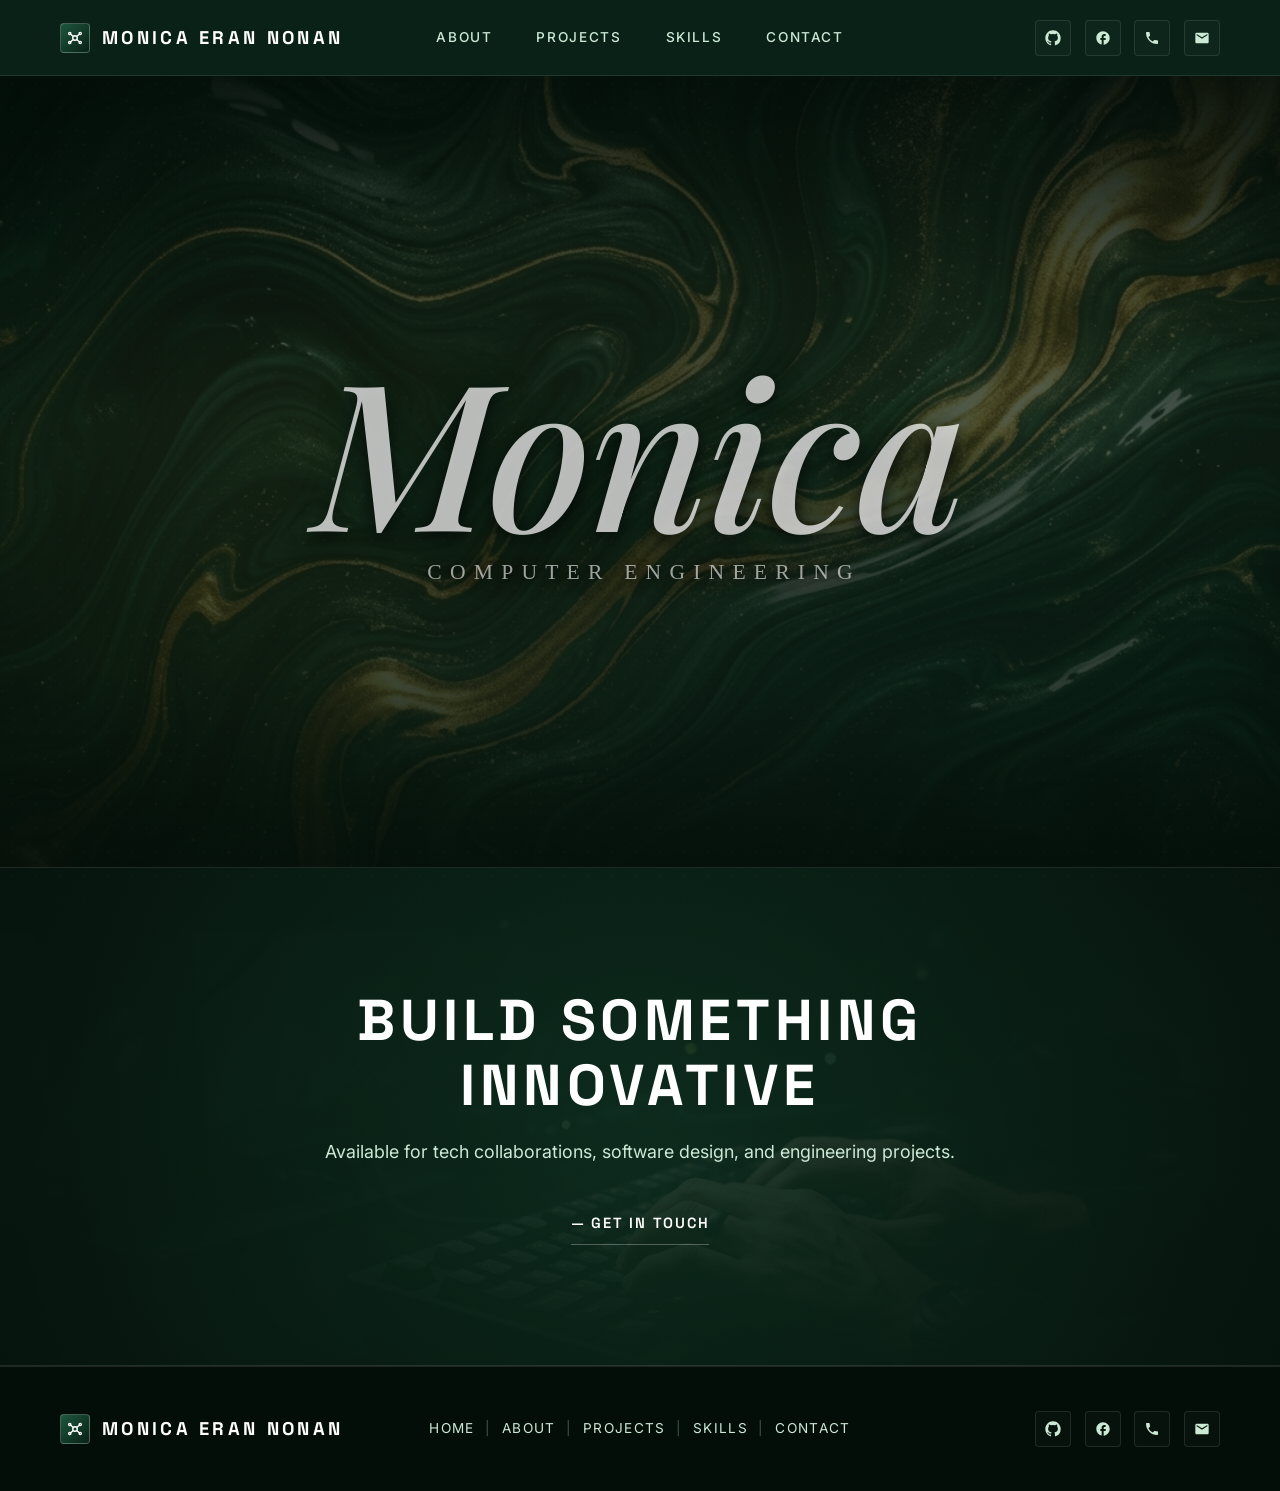
==== commit 42d862b4: "Update" ====
--- a/index.html
+++ b/index.html
@@ -53,7 +53,6 @@
     <section class="cta-section" id="contact" aria-labelledby="ctaHeading">
       <div class="container">
         <div class="cta-content-center">
-          <span class="section-eyebrow">05 // INITIATE COLLABORATION</span>
           <h2 class="cta-heading" id="ctaHeading">BUILD SOMETHING INNOVATIVE</h2>
           <p class="cta-subheading">
             Available for tech collaborations, software design, and engineering projects.
--- a/styles.css
+++ b/styles.css
@@ -1653,6 +1653,17 @@
   text-align: left;
 }
 
+.expertise-heading {
+  font-family: var(--font-display);
+  font-size: clamp(2rem, 3.8vw, 3rem);
+  font-weight: 700;
+  line-height: 1.15;
+  letter-spacing: 0.06em;
+  text-transform: uppercase;
+  color: var(--text-pure);
+  margin-bottom: 2.75rem;
+}
+
 .expertise-list {
   position: relative;
   list-style: none;
@@ -2021,7 +2032,7 @@
 }
 
 /* ==========================================================================
-   9. SKILLS SECTION (04 // TECHNICAL SKILLSET)
+   9. SKILLS SECTION
    Deep moody green technical grid and structured list with blueprint aesthetic
    ========================================================================== */
 
@@ -2047,13 +2058,15 @@
   pointer-events: none;
 }
 
-.skills-header {
+.skills-header,
+.section-header {
   position: relative;
   z-index: 2;
   margin-bottom: 3.5rem;
 }
 
-.skills-heading {
+.skills-heading,
+.section-title {
   font-family: var(--font-display);
   font-size: clamp(2.2rem, 4.2vw, 3.35rem);
   font-weight: 700;
